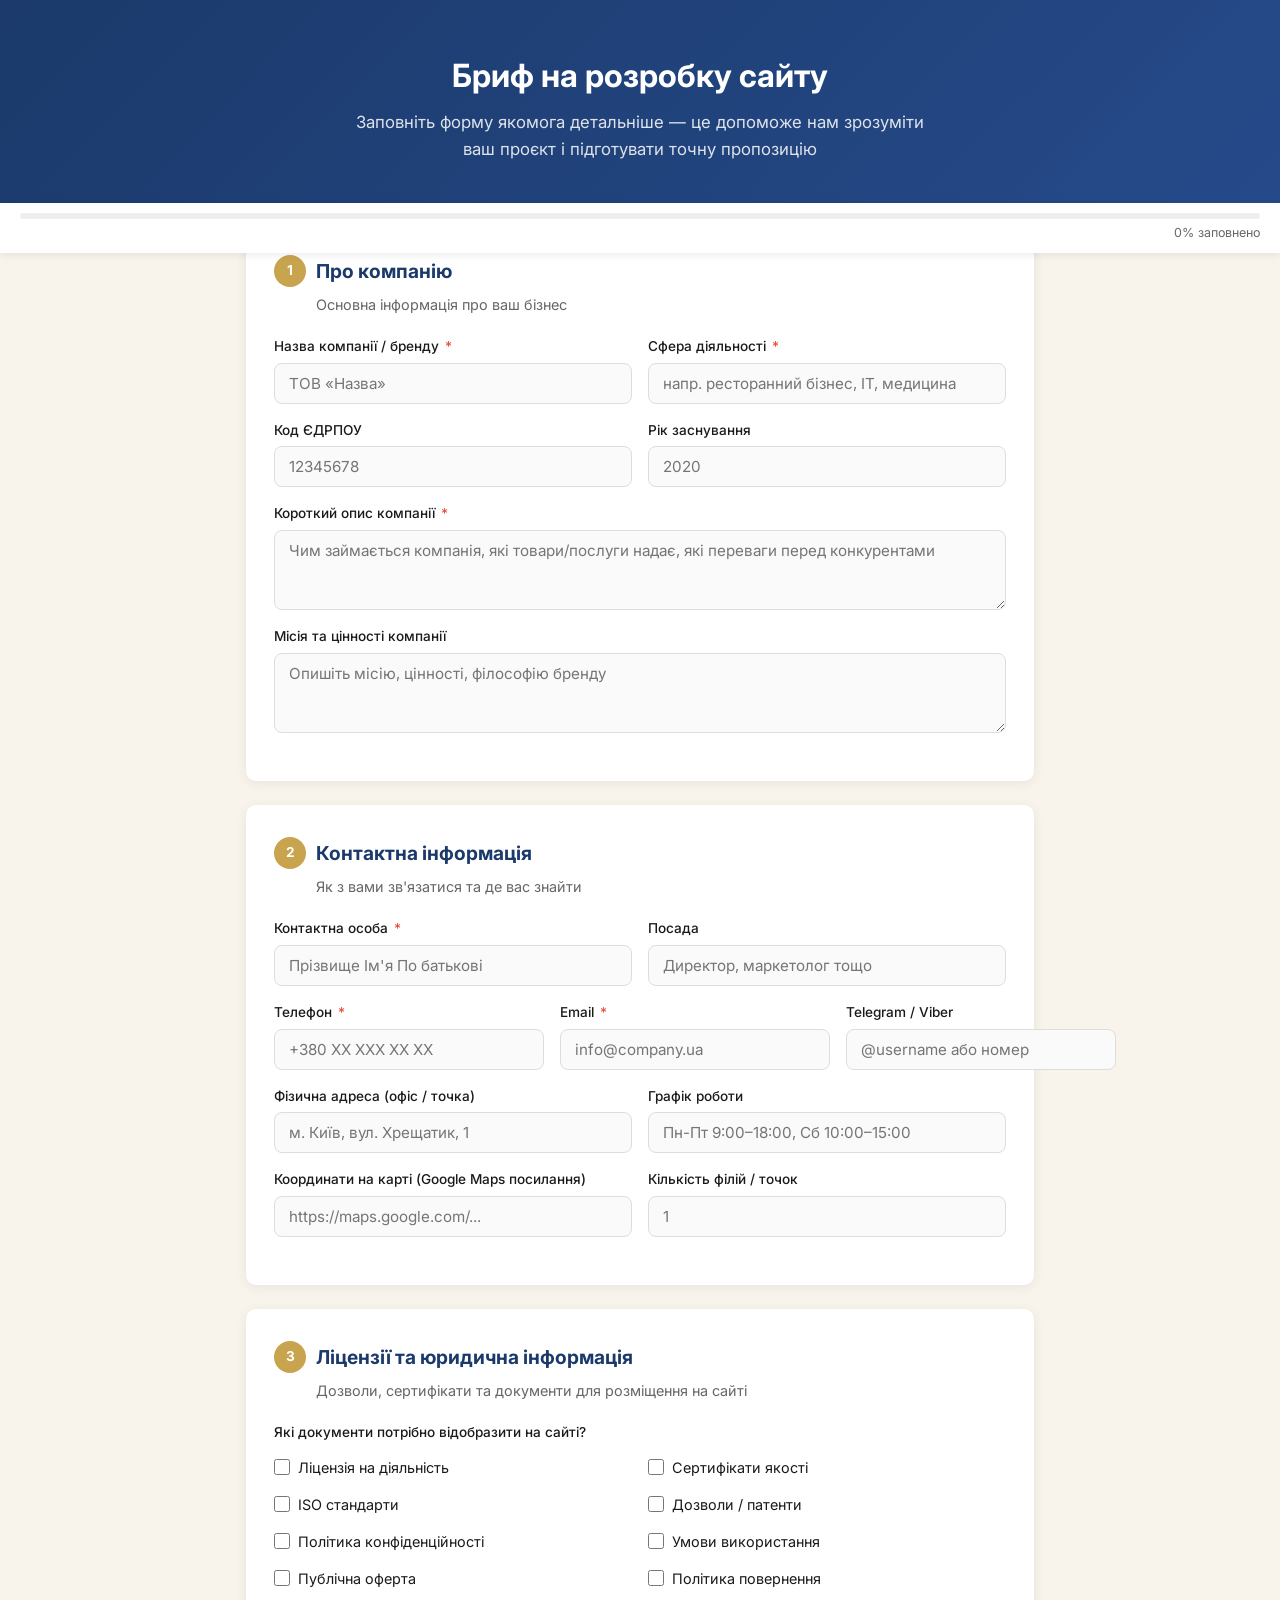
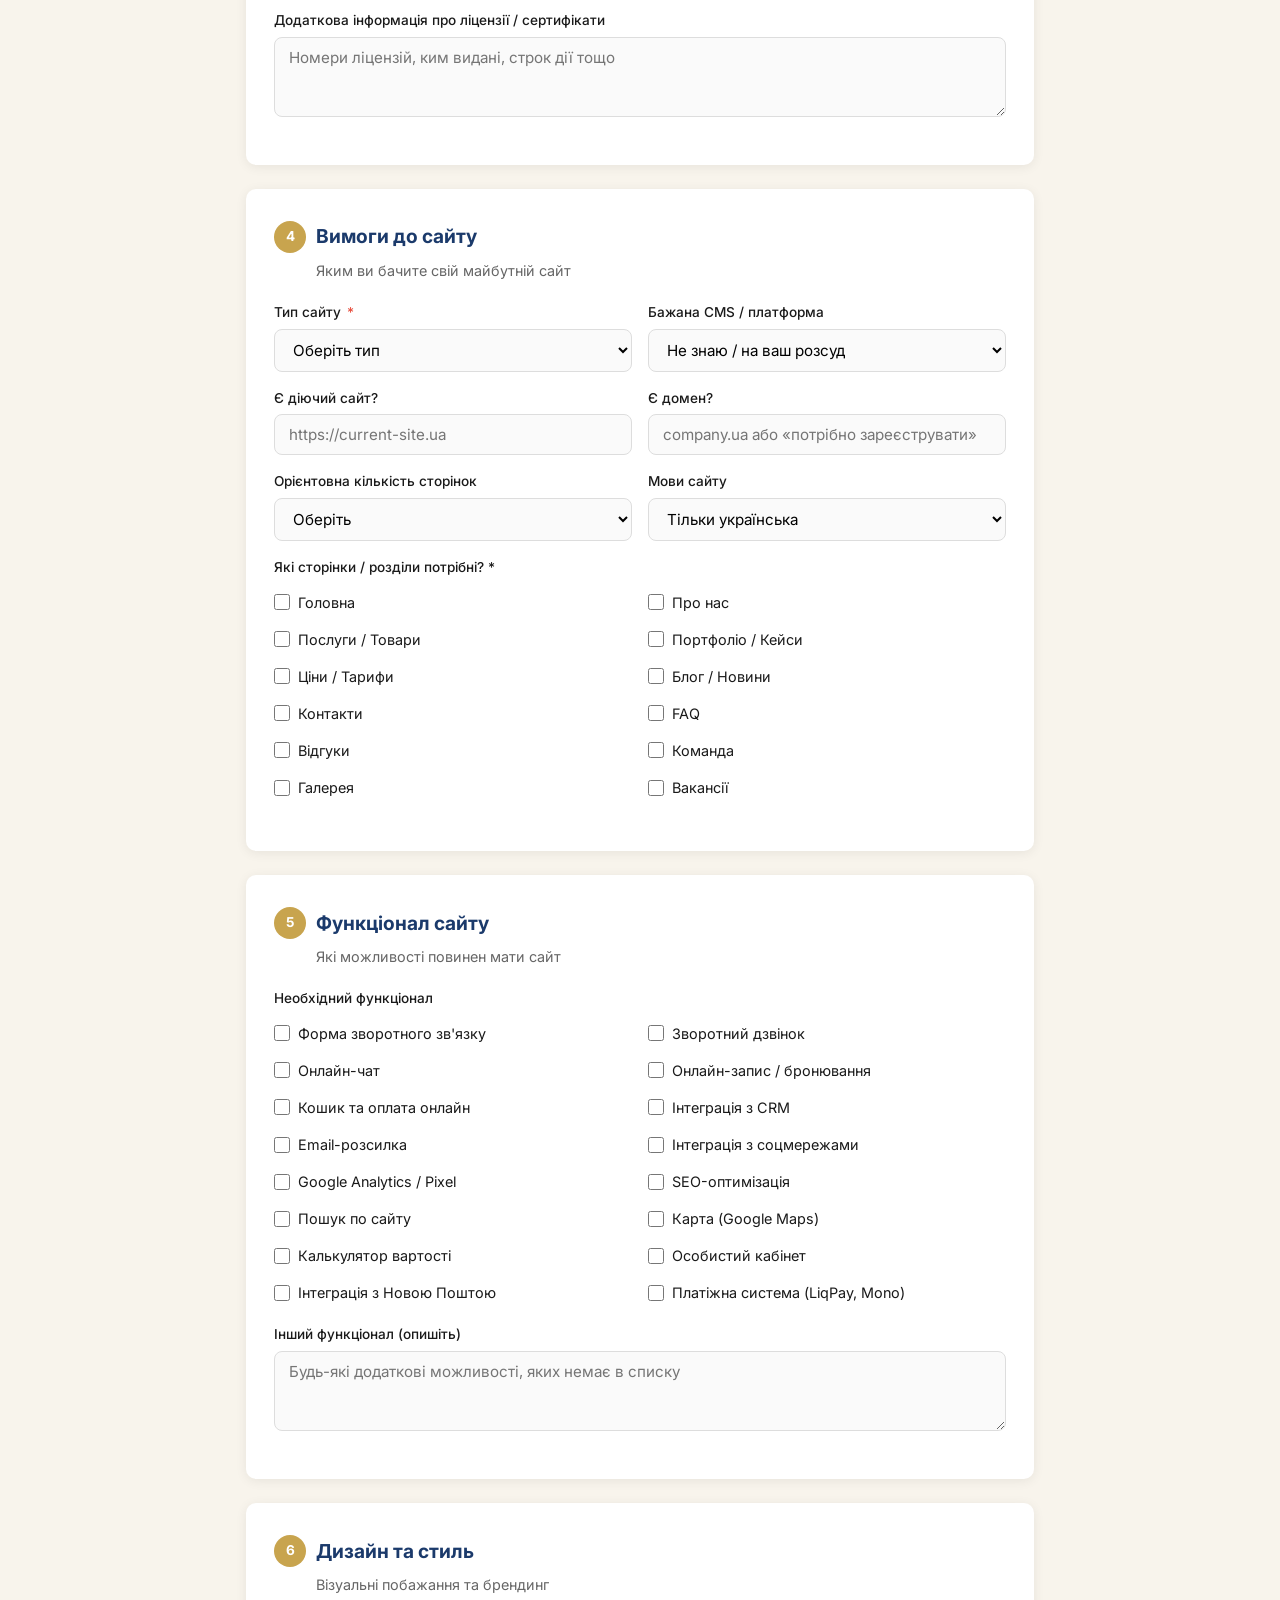
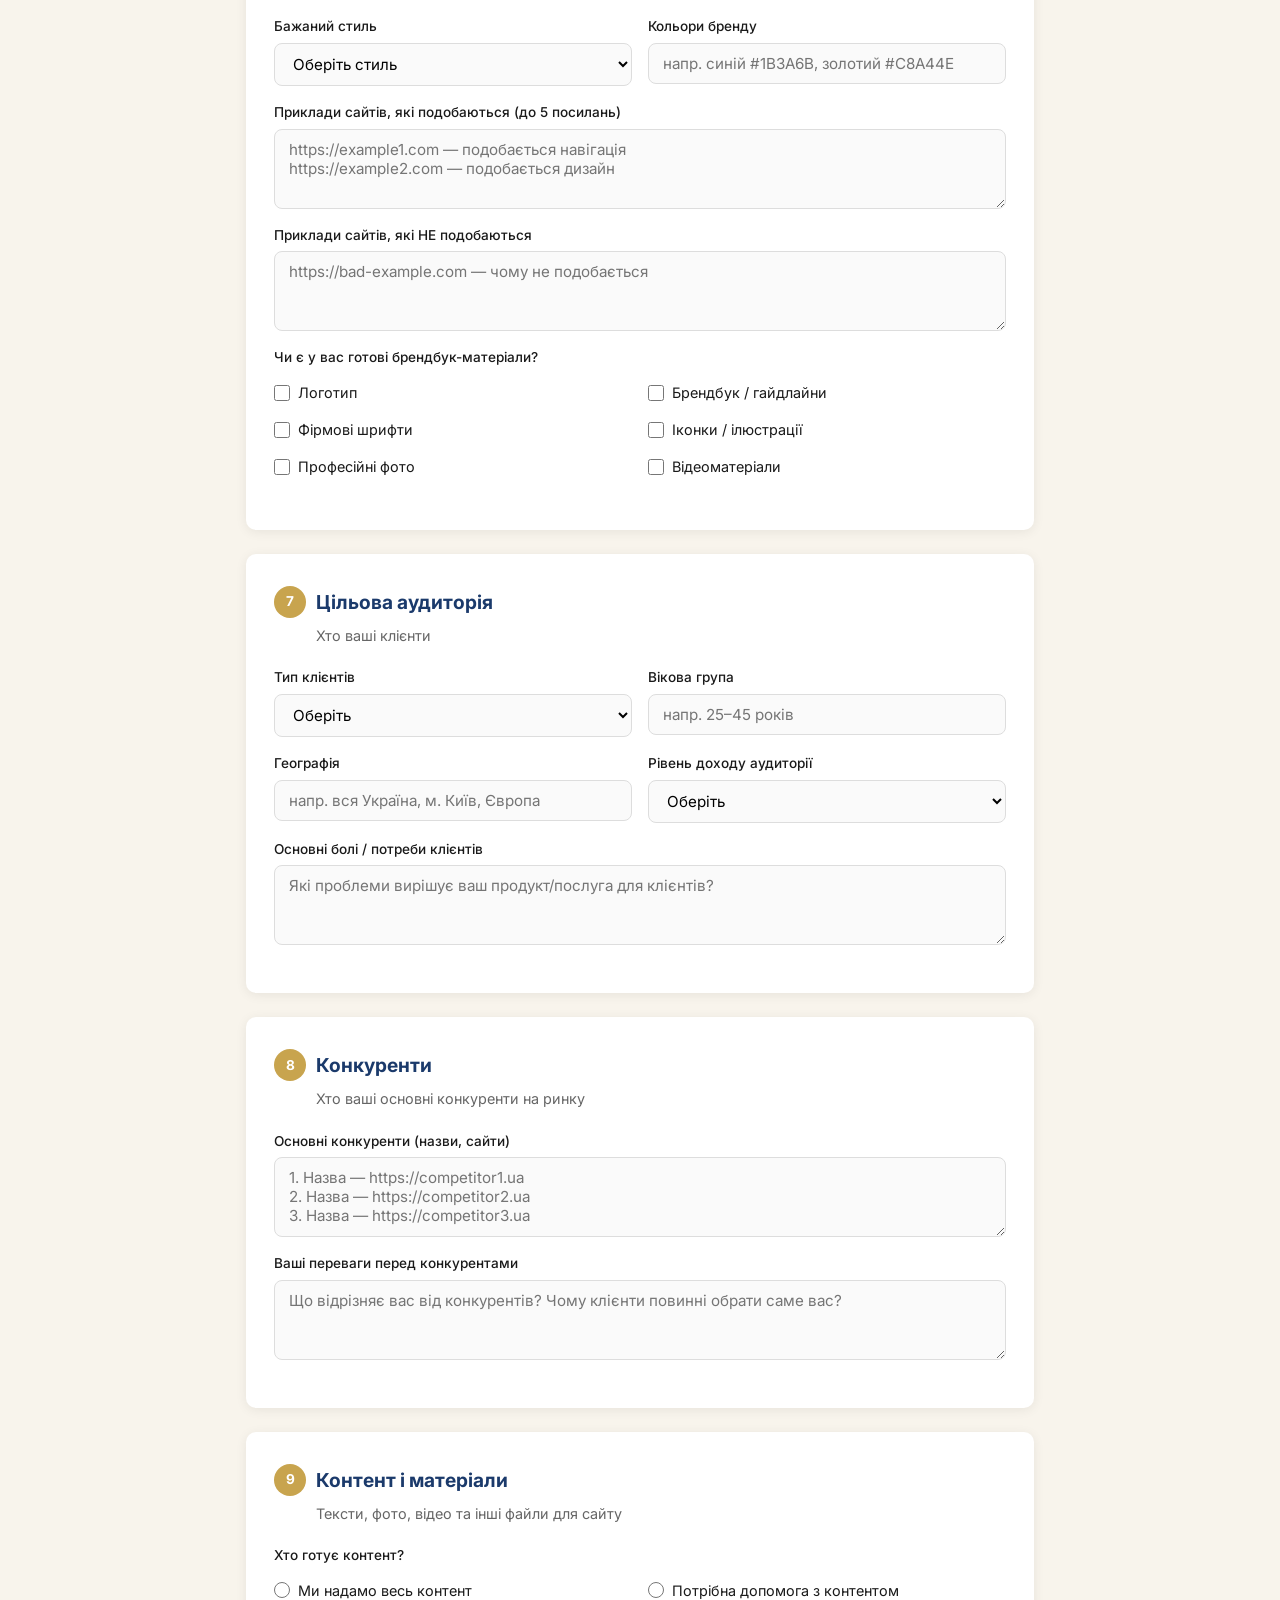
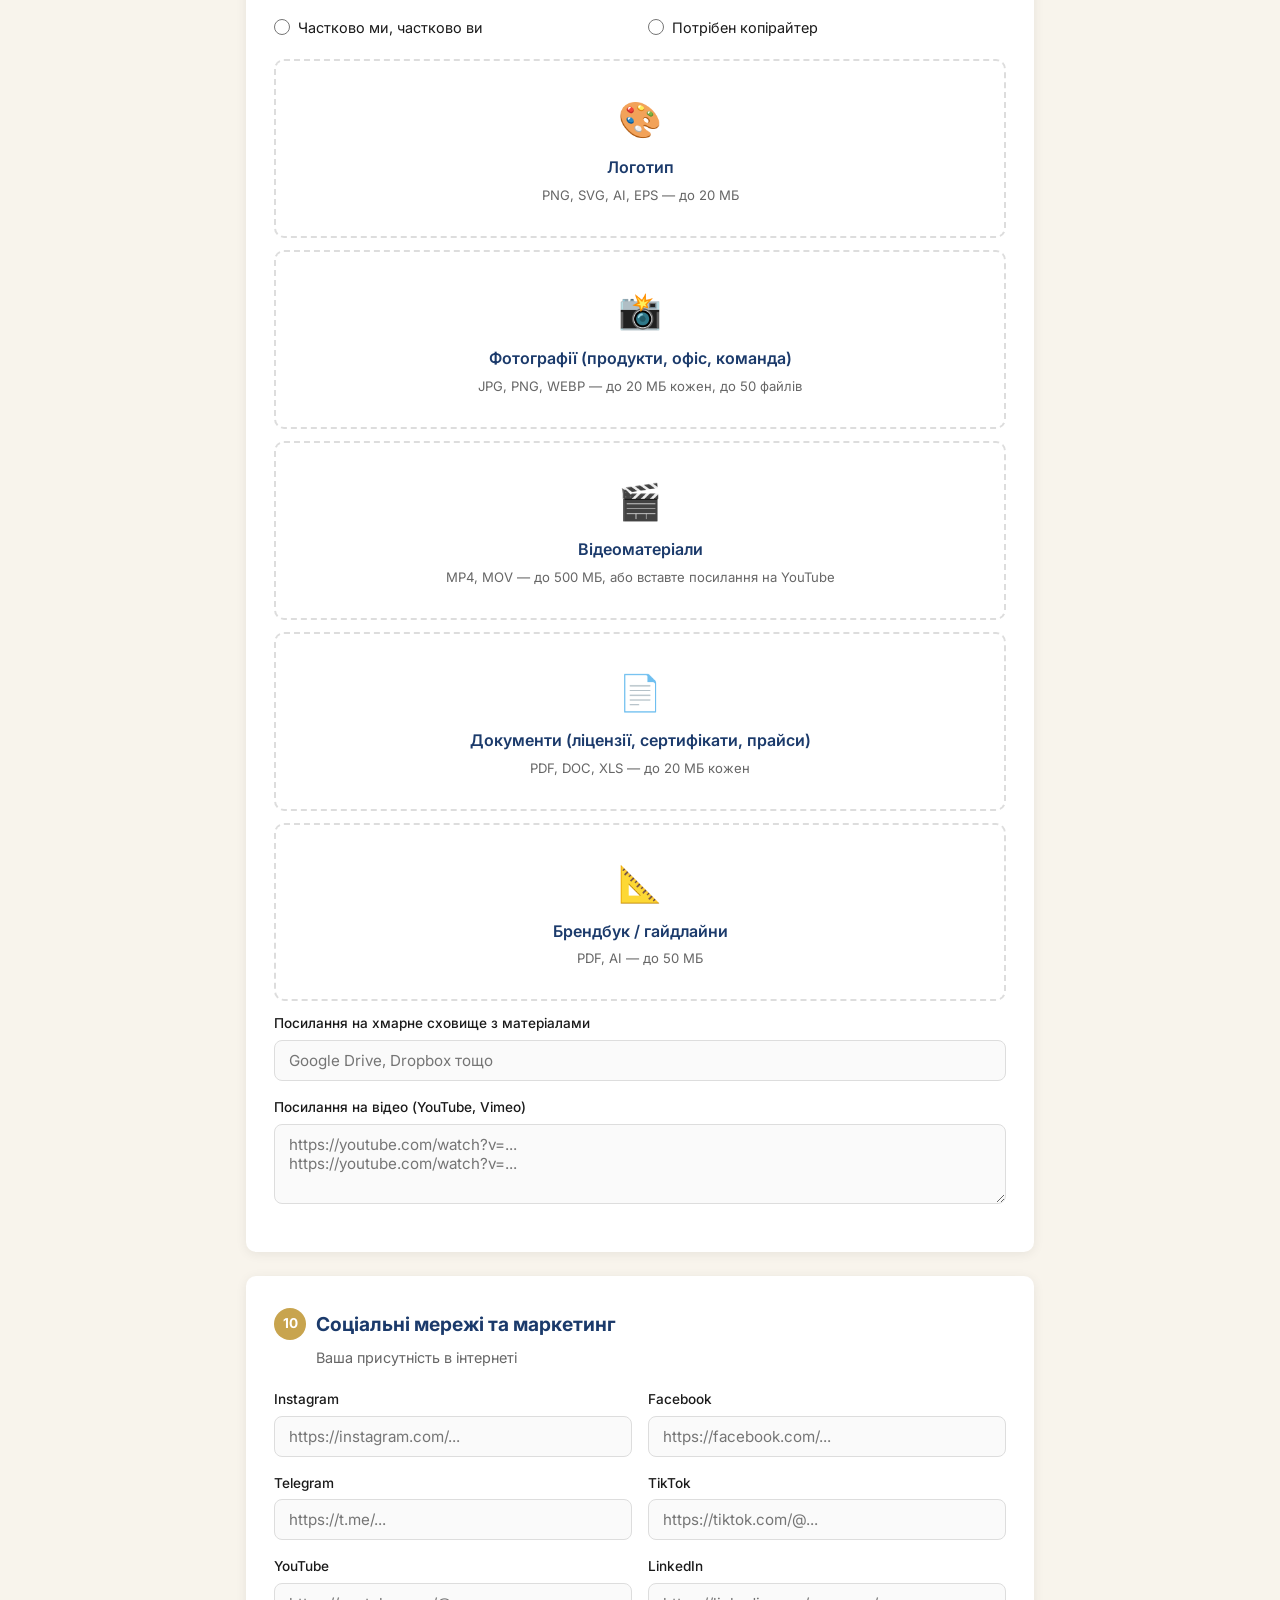
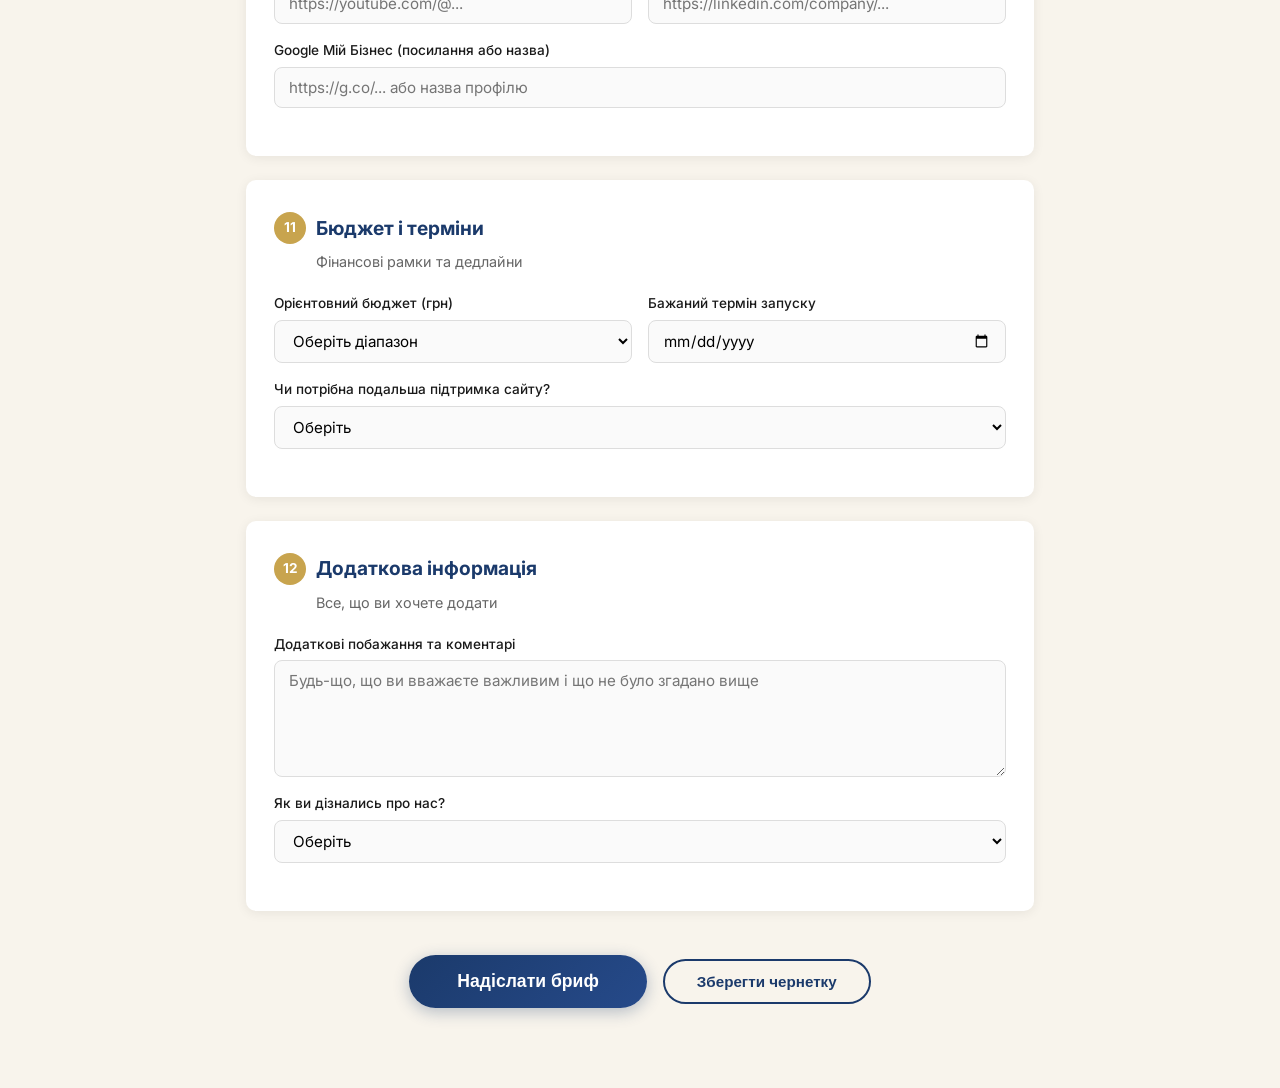
==== brief.html @ aec77b9f "Add files via upload" ====
<!DOCTYPE html>
<html lang="uk">
<head>
<meta charset="UTF-8">
<meta name="viewport" content="width=device-width, initial-scale=1.0">
<title>Бриф на розробку сайту</title>
<style>
  @import url('https://fonts.googleapis.com/css2?family=Inter:wght@400;500;600;700&display=swap');

  :root {
    --primary: #1B3A6B;
    --primary-light: #264A8A;
    --accent: #C8A44E;
    --accent-hover: #b8943e;
    --bg: #F8F4EC;
    --card: #ffffff;
    --text: #1a1a1a;
    --text-muted: #666;
    --border: #ddd;
    --success: #27ae60;
    --error: #e74c3c;
    --radius: 10px;
  }

  * { box-sizing: border-box; margin: 0; padding: 0; }

  body {
    font-family: 'Inter', sans-serif;
    background: var(--bg);
    color: var(--text);
    line-height: 1.6;
  }

  .header {
    background: linear-gradient(135deg, var(--primary), var(--primary-light));
    color: #fff;
    text-align: center;
    padding: 50px 20px 40px;
  }
  .header h1 { font-size: 2rem; font-weight: 700; margin-bottom: 8px; }
  .header p { opacity: .85; font-size: 1.05rem; max-width: 600px; margin: 0 auto; }

  .container {
    max-width: 820px;
    margin: -30px auto 60px;
    padding: 0 16px;
  }

  .section {
    background: var(--card);
    border-radius: var(--radius);
    box-shadow: 0 2px 12px rgba(0,0,0,.07);
    padding: 32px 28px;
    margin-bottom: 24px;
  }

  .section-title {
    font-size: 1.2rem;
    font-weight: 700;
    color: var(--primary);
    margin-bottom: 6px;
    display: flex;
    align-items: center;
    gap: 10px;
  }
  .section-title .num {
    background: var(--accent);
    color: #fff;
    width: 32px; height: 32px;
    border-radius: 50%;
    display: flex; align-items: center; justify-content: center;
    font-size: .85rem; font-weight: 700;
    flex-shrink: 0;
  }
  .section-desc {
    color: var(--text-muted);
    font-size: .9rem;
    margin-bottom: 20px;
    padding-left: 42px;
  }

  .form-row {
    display: grid;
    grid-template-columns: 1fr 1fr;
    gap: 16px;
    margin-bottom: 16px;
  }
  .form-row.full { grid-template-columns: 1fr; }
  .form-row.triple { grid-template-columns: 1fr 1fr 1fr; }

  .form-group { display: flex; flex-direction: column; }
  .form-group label {
    font-size: .85rem;
    font-weight: 500;
    margin-bottom: 5px;
    color: var(--text);
  }
  .form-group label .req { color: var(--error); margin-left: 2px; }

  input[type="text"],
  input[type="email"],
  input[type="tel"],
  input[type="url"],
  input[type="number"],
  input[type="date"],
  select,
  textarea {
    padding: 10px 14px;
    border: 1.5px solid var(--border);
    border-radius: 8px;
    font-family: inherit;
    font-size: .95rem;
    transition: border-color .2s;
    background: #fafafa;
  }
  input:focus, select:focus, textarea:focus {
    outline: none;
    border-color: var(--primary-light);
    background: #fff;
  }
  textarea { resize: vertical; min-height: 80px; }

  .checkbox-group { margin-bottom: 16px; }
  .checkbox-group .group-label {
    font-size: .85rem; font-weight: 500; margin-bottom: 8px;
  }
  .checkbox-grid {
    display: grid;
    grid-template-columns: 1fr 1fr;
    gap: 6px 16px;
  }
  .checkbox-grid label {
    display: flex; align-items: center; gap: 8px;
    font-size: .9rem; cursor: pointer; padding: 4px 0;
  }
  .checkbox-grid input[type="checkbox"],
  .checkbox-grid input[type="radio"] {
    accent-color: var(--primary);
    width: 16px; height: 16px;
  }

  /* File upload */
  .upload-zone {
    border: 2px dashed var(--border);
    border-radius: var(--radius);
    padding: 30px;
    text-align: center;
    cursor: pointer;
    transition: border-color .3s, background .3s;
    position: relative;
    margin-bottom: 12px;
  }
  .upload-zone:hover, .upload-zone.dragover {
    border-color: var(--accent);
    background: rgba(200,164,78,.06);
  }
  .upload-zone input[type="file"] {
    position: absolute; inset: 0; opacity: 0; cursor: pointer;
  }
  .upload-zone .icon { font-size: 2.2rem; margin-bottom: 8px; }
  .upload-zone .label { font-weight: 600; color: var(--primary); }
  .upload-zone .hint { font-size: .82rem; color: var(--text-muted); margin-top: 4px; }

  .file-list { list-style: none; }
  .file-list li {
    display: flex; align-items: center; justify-content: space-between;
    padding: 8px 12px; background: #f5f5f5; border-radius: 6px;
    margin-bottom: 6px; font-size: .88rem;
  }
  .file-list li .remove {
    background: none; border: none; color: var(--error);
    cursor: pointer; font-size: 1.1rem; font-weight: 700;
  }

  /* Progress bar */
  .progress-bar {
    position: sticky; top: 0; z-index: 100;
    background: #fff;
    box-shadow: 0 2px 8px rgba(0,0,0,.08);
    padding: 10px 20px;
  }
  .progress-track {
    height: 6px; background: #eee; border-radius: 3px; overflow: hidden;
  }
  .progress-fill {
    height: 100%; background: linear-gradient(90deg, var(--accent), var(--primary));
    border-radius: 3px; transition: width .4s ease;
    width: 0%;
  }
  .progress-text {
    font-size: .78rem; color: var(--text-muted); text-align: right; margin-top: 4px;
  }

  /* Submit */
  .submit-section { text-align: center; padding: 20px 0; }
  .btn-submit {
    background: linear-gradient(135deg, var(--primary), var(--primary-light));
    color: #fff;
    border: none;
    padding: 16px 48px;
    font-size: 1.1rem;
    font-weight: 600;
    border-radius: 50px;
    cursor: pointer;
    transition: transform .2s, box-shadow .2s;
    box-shadow: 0 4px 16px rgba(27,58,107,.3);
  }
  .btn-submit:hover {
    transform: translateY(-2px);
    box-shadow: 0 6px 24px rgba(27,58,107,.4);
  }
  .btn-submit:active { transform: translateY(0); }

  .btn-secondary {
    background: none; border: 2px solid var(--primary);
    color: var(--primary); padding: 12px 32px;
    font-size: .95rem; font-weight: 600;
    border-radius: 50px; cursor: pointer;
    margin-left: 12px; transition: all .2s;
  }
  .btn-secondary:hover {
    background: var(--primary); color: #fff;
  }

  /* Toast */
  .toast {
    position: fixed; bottom: 30px; right: 30px;
    background: var(--success); color: #fff;
    padding: 16px 24px; border-radius: var(--radius);
    font-weight: 600; box-shadow: 0 4px 20px rgba(0,0,0,.2);
    transform: translateY(100px); opacity: 0;
    transition: all .4s ease;
    z-index: 999;
  }
  .toast.show { transform: translateY(0); opacity: 1; }

  @media (max-width: 600px) {
    .form-row, .form-row.triple { grid-template-columns: 1fr; }
    .checkbox-grid { grid-template-columns: 1fr; }
    .section { padding: 20px 16px; }
    .header h1 { font-size: 1.5rem; }
  }
</style>
</head>
<body>

<div class="header">
  <h1>Бриф на розробку сайту</h1>
  <p>Заповніть форму якомога детальніше — це допоможе нам зрозуміти ваш проєкт і підготувати точну пропозицію</p>
</div>

<div class="progress-bar">
  <div class="progress-track"><div class="progress-fill" id="progressFill"></div></div>
  <div class="progress-text" id="progressText">0% заповнено</div>
</div>

<form id="briefForm" class="container">

  <!-- 1. Про компанію -->
  <div class="section" data-section="1">
    <div class="section-title"><span class="num">1</span> Про компанію</div>
    <div class="section-desc">Основна інформація про ваш бізнес</div>

    <div class="form-row">
      <div class="form-group">
        <label>Назва компанії / бренду <span class="req">*</span></label>
        <input type="text" name="company_name" required placeholder="ТОВ «Назва»">
      </div>
      <div class="form-group">
        <label>Сфера діяльності <span class="req">*</span></label>
        <input type="text" name="industry" required placeholder="напр. ресторанний бізнес, IT, медицина">
      </div>
    </div>

    <div class="form-row">
      <div class="form-group">
        <label>Код ЄДРПОУ</label>
        <input type="text" name="edrpou" placeholder="12345678">
      </div>
      <div class="form-group">
        <label>Рік заснування</label>
        <input type="number" name="year_founded" placeholder="2020" min="1900" max="2030">
      </div>
    </div>

    <div class="form-row full">
      <div class="form-group">
        <label>Короткий опис компанії <span class="req">*</span></label>
        <textarea name="company_desc" required placeholder="Чим займається компанія, які товари/послуги надає, які переваги перед конкурентами"></textarea>
      </div>
    </div>

    <div class="form-row full">
      <div class="form-group">
        <label>Місія та цінності компанії</label>
        <textarea name="mission" placeholder="Опишіть місію, цінності, філософію бренду"></textarea>
      </div>
    </div>
  </div>

  <!-- 2. Контактна інформація -->
  <div class="section" data-section="2">
    <div class="section-title"><span class="num">2</span> Контактна інформація</div>
    <div class="section-desc">Як з вами зв'язатися та де вас знайти</div>

    <div class="form-row">
      <div class="form-group">
        <label>Контактна особа <span class="req">*</span></label>
        <input type="text" name="contact_person" required placeholder="Прізвище Ім'я По батькові">
      </div>
      <div class="form-group">
        <label>Посада</label>
        <input type="text" name="position" placeholder="Директор, маркетолог тощо">
      </div>
    </div>

    <div class="form-row triple">
      <div class="form-group">
        <label>Телефон <span class="req">*</span></label>
        <input type="tel" name="phone" required placeholder="+380 XX XXX XX XX">
      </div>
      <div class="form-group">
        <label>Email <span class="req">*</span></label>
        <input type="email" name="email" required placeholder="info@company.ua">
      </div>
      <div class="form-group">
        <label>Telegram / Viber</label>
        <input type="text" name="messenger" placeholder="@username або номер">
      </div>
    </div>

    <div class="form-row">
      <div class="form-group">
        <label>Фізична адреса (офіс / точка)</label>
        <input type="text" name="address" placeholder="м. Київ, вул. Хрещатик, 1">
      </div>
      <div class="form-group">
        <label>Графік роботи</label>
        <input type="text" name="schedule" placeholder="Пн-Пт 9:00–18:00, Сб 10:00–15:00">
      </div>
    </div>

    <div class="form-row">
      <div class="form-group">
        <label>Координати на карті (Google Maps посилання)</label>
        <input type="url" name="map_link" placeholder="https://maps.google.com/...">
      </div>
      <div class="form-group">
        <label>Кількість філій / точок</label>
        <input type="number" name="branches" placeholder="1" min="0">
      </div>
    </div>
  </div>

  <!-- 3. Ліцензії та документи -->
  <div class="section" data-section="3">
    <div class="section-title"><span class="num">3</span> Ліцензії та юридична інформація</div>
    <div class="section-desc">Дозволи, сертифікати та документи для розміщення на сайті</div>

    <div class="checkbox-group">
      <div class="group-label">Які документи потрібно відобразити на сайті?</div>
      <div class="checkbox-grid">
        <label><input type="checkbox" name="docs[]" value="license"> Ліцензія на діяльність</label>
        <label><input type="checkbox" name="docs[]" value="certificates"> Сертифікати якості</label>
        <label><input type="checkbox" name="docs[]" value="iso"> ISO стандарти</label>
        <label><input type="checkbox" name="docs[]" value="permits"> Дозволи / патенти</label>
        <label><input type="checkbox" name="docs[]" value="privacy"> Політика конфіденційності</label>
        <label><input type="checkbox" name="docs[]" value="terms"> Умови використання</label>
        <label><input type="checkbox" name="docs[]" value="oferta"> Публічна оферта</label>
        <label><input type="checkbox" name="docs[]" value="returns"> Політика повернення</label>
      </div>
    </div>

    <div class="form-row full">
      <div class="form-group">
        <label>Додаткова інформація про ліцензії / сертифікати</label>
        <textarea name="license_details" placeholder="Номери ліцензій, ким видані, строк дії тощо"></textarea>
      </div>
    </div>
  </div>

  <!-- 4. Про сайт -->
  <div class="section" data-section="4">
    <div class="section-title"><span class="num">4</span> Вимоги до сайту</div>
    <div class="section-desc">Яким ви бачите свій майбутній сайт</div>

    <div class="form-row">
      <div class="form-group">
        <label>Тип сайту <span class="req">*</span></label>
        <select name="site_type" required>
          <option value="">Оберіть тип</option>
          <option value="landing">Лендінг (одна сторінка)</option>
          <option value="corporate">Корпоративний сайт</option>
          <option value="catalog">Каталог товарів / послуг</option>
          <option value="shop">Інтернет-магазин</option>
          <option value="portal">Портал / платформа</option>
          <option value="blog">Блог / медіа</option>
          <option value="other">Інше</option>
        </select>
      </div>
      <div class="form-group">
        <label>Бажана CMS / платформа</label>
        <select name="cms">
          <option value="">Не знаю / на ваш розсуд</option>
          <option value="wordpress">WordPress</option>
          <option value="shopify">Shopify</option>
          <option value="tilda">Tilda</option>
          <option value="webflow">Webflow</option>
          <option value="custom">Кастомна розробка</option>
          <option value="other">Інше</option>
        </select>
      </div>
    </div>

    <div class="form-row">
      <div class="form-group">
        <label>Є діючий сайт?</label>
        <input type="url" name="current_site" placeholder="https://current-site.ua">
      </div>
      <div class="form-group">
        <label>Є домен?</label>
        <input type="text" name="domain" placeholder="company.ua або «потрібно зареєструвати»">
      </div>
    </div>

    <div class="form-row">
      <div class="form-group">
        <label>Орієнтовна кількість сторінок</label>
        <select name="pages_count">
          <option value="">Оберіть</option>
          <option value="1-5">1–5</option>
          <option value="5-15">5–15</option>
          <option value="15-30">15–30</option>
          <option value="30+">30+</option>
        </select>
      </div>
      <div class="form-group">
        <label>Мови сайту</label>
        <select name="languages">
          <option value="uk">Тільки українська</option>
          <option value="uk-en">Українська + англійська</option>
          <option value="uk-ru">Українська + російська</option>
          <option value="multi">Мультимовний (3+)</option>
        </select>
      </div>
    </div>

    <div class="checkbox-group">
      <div class="group-label">Які сторінки / розділи потрібні? <span class="req">*</span></div>
      <div class="checkbox-grid">
        <label><input type="checkbox" name="pages[]" value="home"> Головна</label>
        <label><input type="checkbox" name="pages[]" value="about"> Про нас</label>
        <label><input type="checkbox" name="pages[]" value="services"> Послуги / Товари</label>
        <label><input type="checkbox" name="pages[]" value="portfolio"> Портфоліо / Кейси</label>
        <label><input type="checkbox" name="pages[]" value="pricing"> Ціни / Тарифи</label>
        <label><input type="checkbox" name="pages[]" value="blog"> Блог / Новини</label>
        <label><input type="checkbox" name="pages[]" value="contacts"> Контакти</label>
        <label><input type="checkbox" name="pages[]" value="faq"> FAQ</label>
        <label><input type="checkbox" name="pages[]" value="reviews"> Відгуки</label>
        <label><input type="checkbox" name="pages[]" value="team"> Команда</label>
        <label><input type="checkbox" name="pages[]" value="gallery"> Галерея</label>
        <label><input type="checkbox" name="pages[]" value="vacancies"> Вакансії</label>
      </div>
    </div>
  </div>

  <!-- 5. Функціонал -->
  <div class="section" data-section="5">
    <div class="section-title"><span class="num">5</span> Функціонал сайту</div>
    <div class="section-desc">Які можливості повинен мати сайт</div>

    <div class="checkbox-group">
      <div class="group-label">Необхідний функціонал</div>
      <div class="checkbox-grid">
        <label><input type="checkbox" name="features[]" value="contact_form"> Форма зворотного зв'язку</label>
        <label><input type="checkbox" name="features[]" value="callback"> Зворотний дзвінок</label>
        <label><input type="checkbox" name="features[]" value="online_chat"> Онлайн-чат</label>
        <label><input type="checkbox" name="features[]" value="booking"> Онлайн-запис / бронювання</label>
        <label><input type="checkbox" name="features[]" value="cart"> Кошик та оплата онлайн</label>
        <label><input type="checkbox" name="features[]" value="crm"> Інтеграція з CRM</label>
        <label><input type="checkbox" name="features[]" value="newsletter"> Email-розсилка</label>
        <label><input type="checkbox" name="features[]" value="social"> Інтеграція з соцмережами</label>
        <label><input type="checkbox" name="features[]" value="analytics"> Google Analytics / Pixel</label>
        <label><input type="checkbox" name="features[]" value="seo"> SEO-оптимізація</label>
        <label><input type="checkbox" name="features[]" value="search"> Пошук по сайту</label>
        <label><input type="checkbox" name="features[]" value="map"> Карта (Google Maps)</label>
        <label><input type="checkbox" name="features[]" value="calculator"> Калькулятор вартості</label>
        <label><input type="checkbox" name="features[]" value="auth"> Особистий кабінет</label>
        <label><input type="checkbox" name="features[]" value="delivery"> Інтеграція з Новою Поштою</label>
        <label><input type="checkbox" name="features[]" value="payment"> Платіжна система (LiqPay, Mono)</label>
      </div>
    </div>

    <div class="form-row full">
      <div class="form-group">
        <label>Інший функціонал (опишіть)</label>
        <textarea name="custom_features" placeholder="Будь-які додаткові можливості, яких немає в списку"></textarea>
      </div>
    </div>
  </div>

  <!-- 6. Дизайн -->
  <div class="section" data-section="6">
    <div class="section-title"><span class="num">6</span> Дизайн та стиль</div>
    <div class="section-desc">Візуальні побажання та брендинг</div>

    <div class="form-row">
      <div class="form-group">
        <label>Бажаний стиль</label>
        <select name="design_style">
          <option value="">Оберіть стиль</option>
          <option value="minimal">Мінімалізм</option>
          <option value="corporate">Корпоративний / строгий</option>
          <option value="creative">Креативний / яскравий</option>
          <option value="premium">Преміум / люксовий</option>
          <option value="friendly">Дружній / неформальний</option>
          <option value="eco">Еко / натуральний</option>
          <option value="tech">Технологічний / футуристичний</option>
        </select>
      </div>
      <div class="form-group">
        <label>Кольори бренду</label>
        <input type="text" name="brand_colors" placeholder="напр. синій #1B3A6B, золотий #C8A44E">
      </div>
    </div>

    <div class="form-row full">
      <div class="form-group">
        <label>Приклади сайтів, які подобаються (до 5 посилань)</label>
        <textarea name="reference_sites" placeholder="https://example1.com — подобається навігація&#10;https://example2.com — подобається дизайн"></textarea>
      </div>
    </div>

    <div class="form-row full">
      <div class="form-group">
        <label>Приклади сайтів, які НЕ подобаються</label>
        <textarea name="dislike_sites" placeholder="https://bad-example.com — чому не подобається"></textarea>
      </div>
    </div>

    <div class="checkbox-group">
      <div class="group-label">Чи є у вас готові брендбук-матеріали?</div>
      <div class="checkbox-grid">
        <label><input type="checkbox" name="brand[]" value="logo"> Логотип</label>
        <label><input type="checkbox" name="brand[]" value="brandbook"> Брендбук / гайдлайни</label>
        <label><input type="checkbox" name="brand[]" value="fonts"> Фірмові шрифти</label>
        <label><input type="checkbox" name="brand[]" value="icons"> Іконки / ілюстрації</label>
        <label><input type="checkbox" name="brand[]" value="photos"> Професійні фото</label>
        <label><input type="checkbox" name="brand[]" value="videos"> Відеоматеріали</label>
      </div>
    </div>
  </div>

  <!-- 7. Цільова аудиторія -->
  <div class="section" data-section="7">
    <div class="section-title"><span class="num">7</span> Цільова аудиторія</div>
    <div class="section-desc">Хто ваші клієнти</div>

    <div class="form-row">
      <div class="form-group">
        <label>Тип клієнтів</label>
        <select name="audience_type">
          <option value="">Оберіть</option>
          <option value="b2c">B2C (фізичні особи)</option>
          <option value="b2b">B2B (бізнес)</option>
          <option value="both">Обидва</option>
        </select>
      </div>
      <div class="form-group">
        <label>Вікова група</label>
        <input type="text" name="age_group" placeholder="напр. 25–45 років">
      </div>
    </div>

    <div class="form-row">
      <div class="form-group">
        <label>Географія</label>
        <input type="text" name="geography" placeholder="напр. вся Україна, м. Київ, Європа">
      </div>
      <div class="form-group">
        <label>Рівень доходу аудиторії</label>
        <select name="income_level">
          <option value="">Оберіть</option>
          <option value="low">Економ-сегмент</option>
          <option value="mid">Середній</option>
          <option value="high">Преміум</option>
          <option value="mixed">Різний</option>
        </select>
      </div>
    </div>

    <div class="form-row full">
      <div class="form-group">
        <label>Основні болі / потреби клієнтів</label>
        <textarea name="client_needs" placeholder="Які проблеми вирішує ваш продукт/послуга для клієнтів?"></textarea>
      </div>
    </div>
  </div>

  <!-- 8. Конкуренти -->
  <div class="section" data-section="8">
    <div class="section-title"><span class="num">8</span> Конкуренти</div>
    <div class="section-desc">Хто ваші основні конкуренти на ринку</div>

    <div class="form-row full">
      <div class="form-group">
        <label>Основні конкуренти (назви, сайти)</label>
        <textarea name="competitors" placeholder="1. Назва — https://competitor1.ua&#10;2. Назва — https://competitor2.ua&#10;3. Назва — https://competitor3.ua"></textarea>
      </div>
    </div>

    <div class="form-row full">
      <div class="form-group">
        <label>Ваші переваги перед конкурентами</label>
        <textarea name="advantages" placeholder="Що відрізняє вас від конкурентів? Чому клієнти повинні обрати саме вас?"></textarea>
      </div>
    </div>
  </div>

  <!-- 9. Контент і матеріали -->
  <div class="section" data-section="9">
    <div class="section-title"><span class="num">9</span> Контент і матеріали</div>
    <div class="section-desc">Тексти, фото, відео та інші файли для сайту</div>

    <div class="checkbox-group">
      <div class="group-label">Хто готує контент?</div>
      <div class="checkbox-grid">
        <label><input type="radio" name="content_source" value="client"> Ми надамо весь контент</label>
        <label><input type="radio" name="content_source" value="studio"> Потрібна допомога з контентом</label>
        <label><input type="radio" name="content_source" value="both"> Частково ми, частково ви</label>
        <label><input type="radio" name="content_source" value="copywriter"> Потрібен копірайтер</label>
      </div>
    </div>

    <!-- Логотип -->
    <div class="upload-zone" id="dropLogo">
      <div class="icon">🎨</div>
      <div class="label">Логотип</div>
      <div class="hint">PNG, SVG, AI, EPS — до 20 МБ</div>
      <input type="file" name="logo" accept=".png,.svg,.ai,.eps,.pdf" multiple>
    </div>
    <ul class="file-list" id="listLogo"></ul>

    <!-- Фотографії -->
    <div class="upload-zone" id="dropPhotos">
      <div class="icon">📸</div>
      <div class="label">Фотографії (продукти, офіс, команда)</div>
      <div class="hint">JPG, PNG, WEBP — до 20 МБ кожен, до 50 файлів</div>
      <input type="file" name="photos" accept="image/*" multiple>
    </div>
    <ul class="file-list" id="listPhotos"></ul>

    <!-- Відео -->
    <div class="upload-zone" id="dropVideos">
      <div class="icon">🎬</div>
      <div class="label">Відеоматеріали</div>
      <div class="hint">MP4, MOV — до 500 МБ, або вставте посилання на YouTube</div>
      <input type="file" name="videos" accept="video/*" multiple>
    </div>
    <ul class="file-list" id="listVideos"></ul>

    <!-- Документи -->
    <div class="upload-zone" id="dropDocs">
      <div class="icon">📄</div>
      <div class="label">Документи (ліцензії, сертифікати, прайси)</div>
      <div class="hint">PDF, DOC, XLS — до 20 МБ кожен</div>
      <input type="file" name="documents" accept=".pdf,.doc,.docx,.xls,.xlsx" multiple>
    </div>
    <ul class="file-list" id="listDocs"></ul>

    <!-- Брендбук -->
    <div class="upload-zone" id="dropBrand">
      <div class="icon">📐</div>
      <div class="label">Брендбук / гайдлайни</div>
      <div class="hint">PDF, AI — до 50 МБ</div>
      <input type="file" name="brandbook" accept=".pdf,.ai,.eps" multiple>
    </div>
    <ul class="file-list" id="listBrand"></ul>

    <div class="form-row full">
      <div class="form-group">
        <label>Посилання на хмарне сховище з матеріалами</label>
        <input type="url" name="cloud_link" placeholder="Google Drive, Dropbox тощо">
      </div>
    </div>

    <div class="form-row full">
      <div class="form-group">
        <label>Посилання на відео (YouTube, Vimeo)</label>
        <textarea name="video_links" placeholder="https://youtube.com/watch?v=...&#10;https://youtube.com/watch?v=..."></textarea>
      </div>
    </div>
  </div>

  <!-- 10. Соціальні мережі -->
  <div class="section" data-section="10">
    <div class="section-title"><span class="num">10</span> Соціальні мережі та маркетинг</div>
    <div class="section-desc">Ваша присутність в інтернеті</div>

    <div class="form-row">
      <div class="form-group">
        <label>Instagram</label>
        <input type="url" name="instagram" placeholder="https://instagram.com/...">
      </div>
      <div class="form-group">
        <label>Facebook</label>
        <input type="url" name="facebook" placeholder="https://facebook.com/...">
      </div>
    </div>
    <div class="form-row">
      <div class="form-group">
        <label>Telegram</label>
        <input type="url" name="telegram" placeholder="https://t.me/...">
      </div>
      <div class="form-group">
        <label>TikTok</label>
        <input type="url" name="tiktok" placeholder="https://tiktok.com/@...">
      </div>
    </div>
    <div class="form-row">
      <div class="form-group">
        <label>YouTube</label>
        <input type="url" name="youtube" placeholder="https://youtube.com/@...">
      </div>
      <div class="form-group">
        <label>LinkedIn</label>
        <input type="url" name="linkedin" placeholder="https://linkedin.com/company/...">
      </div>
    </div>
    <div class="form-row full">
      <div class="form-group">
        <label>Google Мій Бізнес (посилання або назва)</label>
        <input type="text" name="google_business" placeholder="https://g.co/... або назва профілю">
      </div>
    </div>
  </div>

  <!-- 11. Бюджет і терміни -->
  <div class="section" data-section="11">
    <div class="section-title"><span class="num">11</span> Бюджет і терміни</div>
    <div class="section-desc">Фінансові рамки та дедлайни</div>

    <div class="form-row">
      <div class="form-group">
        <label>Орієнтовний бюджет (грн)</label>
        <select name="budget">
          <option value="">Оберіть діапазон</option>
          <option value="10-25k">10 000 – 25 000 грн</option>
          <option value="25-50k">25 000 – 50 000 грн</option>
          <option value="50-100k">50 000 – 100 000 грн</option>
          <option value="100-200k">100 000 – 200 000 грн</option>
          <option value="200k+">Більше 200 000 грн</option>
          <option value="discuss">Готовий обговорити</option>
        </select>
      </div>
      <div class="form-group">
        <label>Бажаний термін запуску</label>
        <input type="date" name="deadline">
      </div>
    </div>

    <div class="form-row full">
      <div class="form-group">
        <label>Чи потрібна подальша підтримка сайту?</label>
        <select name="support">
          <option value="">Оберіть</option>
          <option value="no">Ні, тільки розробка</option>
          <option value="basic">Базова (хостинг, оновлення)</option>
          <option value="full">Повна (контент, SEO, технічна)</option>
          <option value="discuss">Обговоримо</option>
        </select>
      </div>
    </div>
  </div>

  <!-- 12. Додатково -->
  <div class="section" data-section="12">
    <div class="section-title"><span class="num">12</span> Додаткова інформація</div>
    <div class="section-desc">Все, що ви хочете додати</div>

    <div class="form-row full">
      <div class="form-group">
        <label>Додаткові побажання та коментарі</label>
        <textarea name="additional" rows="5" placeholder="Будь-що, що ви вважаєте важливим і що не було згадано вище"></textarea>
      </div>
    </div>

    <div class="form-row full">
      <div class="form-group">
        <label>Як ви дізнались про нас?</label>
        <select name="referral">
          <option value="">Оберіть</option>
          <option value="google">Пошук Google</option>
          <option value="social">Соціальні мережі</option>
          <option value="recommendation">Рекомендація</option>
          <option value="ads">Реклама</option>
          <option value="other">Інше</option>
        </select>
      </div>
    </div>
  </div>

  <!-- Submit -->
  <div class="submit-section">
    <button type="submit" class="btn-submit">Надіслати бриф</button>
    <button type="button" class="btn-secondary" onclick="saveDraft()">Зберегти чернетку</button>
  </div>

</form>

<div class="toast" id="toast"></div>

<script>
// =====================================================
// ВАЖНО: вставьте URL вашего Google Apps Script сюда
const APPS_SCRIPT_URL = 'ВСТАВТЕ_URL_СЮДИ';
// =====================================================

const form = document.getElementById('briefForm');
const requiredFields = form.querySelectorAll('input[required], select[required], textarea[required]');
const progressFill = document.getElementById('progressFill');
const progressText = document.getElementById('progressText');

// Собираем все загруженные файлы по зонам
const uploadedFiles = {};

// --- Progress bar ---
function updateProgress() {
  let filled = 0;
  requiredFields.forEach(f => { if (f.value && f.value.trim()) filled++; });
  const pct = Math.round((filled / requiredFields.length) * 100);
  progressFill.style.width = pct + '%';
  progressText.textContent = pct + '% заповнено';
}
form.addEventListener('input', updateProgress);
form.addEventListener('change', updateProgress);

// --- File uploads with drag & drop ---
document.querySelectorAll('.upload-zone').forEach(zone => {
  const input = zone.querySelector('input[type="file"]');
  const zoneId = zone.id;
  const listId = 'list' + zoneId.replace('drop', '');
  const list = document.getElementById(listId);
  uploadedFiles[zoneId] = [];

  zone.addEventListener('dragover', e => { e.preventDefault(); zone.classList.add('dragover'); });
  zone.addEventListener('dragleave', () => zone.classList.remove('dragover'));
  zone.addEventListener('drop', e => {
    e.preventDefault();
    zone.classList.remove('dragover');
    addFiles(e.dataTransfer.files);
  });
  input.addEventListener('change', () => { addFiles(input.files); input.value = ''; });

  function addFiles(fileList) {
    [...fileList].forEach(f => {
      // Лимит 10 МБ на файл для base64 через Apps Script
      if (f.size > 10 * 1024 * 1024) {
        showToast('⚠ ' + f.name + ' перевищує 10 МБ. Завантажте через Google Drive.');
        return;
      }
      uploadedFiles[zoneId].push(f);
      const li = document.createElement('li');
      const size = (f.size / 1024 / 1024).toFixed(1);
      li.innerHTML = '<span>' + f.name + ' (' + size + ' МБ)</span>';
      const btn = document.createElement('button');
      btn.className = 'remove';
      btn.textContent = '×';
      btn.onclick = () => {
        const idx = uploadedFiles[zoneId].indexOf(f);
        if (idx > -1) uploadedFiles[zoneId].splice(idx, 1);
        li.remove();
      };
      li.appendChild(btn);
      list.appendChild(li);
    });
  }
});

// --- Читаем файл как base64 ---
function readFileAsBase64(file) {
  return new Promise((resolve, reject) => {
    const reader = new FileReader();
    reader.onload = () => {
      const base64 = reader.result.split(',')[1];
      resolve({
        name: file.name,
        mimeType: file.type || 'application/octet-stream',
        size: file.size,
        data: base64
      });
    };
    reader.onerror = reject;
    reader.readAsDataURL(file);
  });
}

// --- Собираем данные формы ---
function collectFormData() {
  const fd = new FormData(form);
  const obj = {};
  for (const [key, val] of fd.entries()) {
    if (obj[key]) {
      if (!Array.isArray(obj[key])) obj[key] = [obj[key]];
      obj[key].push(val);
    } else {
      obj[key] = val;
    }
  }
  return obj;
}

// --- Сохранить черновик ---
function saveDraft() {
  const obj = collectFormData();
  try {
    const blob = new Blob([JSON.stringify(obj, null, 2)], { type: 'application/json' });
    const url = URL.createObjectURL(blob);
    const a = document.createElement('a');
    a.href = url; a.download = 'brief-draft.json'; a.click();
    URL.revokeObjectURL(url);
    showToast('Чернетку збережено як файл');
  } catch(e) {
    showToast('Помилка збереження');
  }
}

// --- Модальное окно прогресса ---
function showSendingModal() {
  const overlay = document.createElement('div');
  overlay.id = 'sendingOverlay';
  overlay.style.cssText = 'position:fixed;inset:0;background:rgba(0,0,0,.5);z-index:1000;display:flex;align-items:center;justify-content:center';
  overlay.innerHTML = `
    <div style="background:#fff;border-radius:16px;padding:40px 50px;text-align:center;box-shadow:0 8px 40px rgba(0,0,0,.3)">
      <div id="sendingSpinner" style="width:50px;height:50px;border:4px solid #eee;border-top:4px solid #1B3A6B;border-radius:50%;animation:spin 1s linear infinite;margin:0 auto 20px"></div>
      <div id="sendingStatus" style="font-size:1.1rem;font-weight:600;color:#1B3A6B">Надсилаємо бриф...</div>
      <div id="sendingDetail" style="font-size:.85rem;color:#666;margin-top:8px">Підготовка файлів</div>
    </div>
  `;
  document.body.appendChild(overlay);
  const style = document.createElement('style');
  style.textContent = '@keyframes spin{to{transform:rotate(360deg)}}';
  document.head.appendChild(style);
}

function updateSendingModal(status, detail) {
  const s = document.getElementById('sendingStatus');
  const d = document.getElementById('sendingDetail');
  if (s) s.textContent = status;
  if (d) d.textContent = detail;
}

function hideSendingModal() {
  const el = document.getElementById('sendingOverlay');
  if (el) el.remove();
}

// --- Показать результат ---
function showResult(success, message) {
  hideSendingModal();
  const overlay = document.createElement('div');
  overlay.style.cssText = 'position:fixed;inset:0;background:rgba(0,0,0,.5);z-index:1000;display:flex;align-items:center;justify-content:center';
  overlay.innerHTML = `
    <div style="background:#fff;border-radius:16px;padding:40px 50px;text-align:center;max-width:440px;box-shadow:0 8px 40px rgba(0,0,0,.3)">
      <div style="font-size:3rem;margin-bottom:16px">${success ? '✅' : '❌'}</div>
      <div style="font-size:1.2rem;font-weight:700;color:${success ? '#27ae60' : '#e74c3c'};margin-bottom:12px">
        ${success ? 'Бриф надіслано!' : 'Помилка'}
      </div>
      <div style="font-size:.95rem;color:#444;line-height:1.5">${message}</div>
      <button onclick="this.closest('div[style]').parentElement.remove()" style="margin-top:20px;padding:10px 30px;background:#1B3A6B;color:#fff;border:none;border-radius:8px;font-size:1rem;cursor:pointer">OK</button>
    </div>
  `;
  document.body.appendChild(overlay);
}

// --- Отправка формы ---
form.addEventListener('submit', async e => {
  e.preventDefault();

  if (APPS_SCRIPT_URL === 'ВСТАВТЕ_URL_СЮДИ') {
    showToast('⚠ Спочатку налаштуйте Google Apps Script (див. інструкцію)');
    return;
  }

  const fields = collectFormData();

  // Валидация обязательных
  const missing = [];
  requiredFields.forEach(f => {
    if (!f.value || !f.value.trim()) {
      const label = f.closest('.form-group')?.querySelector('label')?.textContent?.replace('*','').trim();
      missing.push(label || f.name);
      f.style.borderColor = '#e74c3c';
    } else {
      f.style.borderColor = '';
    }
  });
  if (missing.length) {
    showToast('Заповніть обов\'язкові поля: ' + missing.join(', '));
    return;
  }

  showSendingModal();

  // Собираем файлы в base64
  const allFiles = [];
  let fileIdx = 0;
  const allZones = Object.keys(uploadedFiles);
  for (const zoneId of allZones) {
    for (const file of uploadedFiles[zoneId]) {
      fileIdx++;
      updateSendingModal('Надсилаємо бриф...', 'Обробка файлу ' + fileIdx + ': ' + file.name);
      try {
        const b64 = await readFileAsBase64(file);
        allFiles.push(b64);
      } catch(err) {
        console.error('File read error:', file.name, err);
      }
    }
  }

  updateSendingModal('Надсилаємо бриф...', 'Відправка на сервер...');

  try {
    const response = await fetch(APPS_SCRIPT_URL, {
      method: 'POST',
      headers: { 'Content-Type': 'text/plain' },
      body: JSON.stringify({ fields, files: allFiles })
    });
    const result = await response.json();

    if (result.success) {
      showResult(true,
        'Дякуємо! Ваш бриф збережено.<br>' +
        (result.filesUploaded > 0 ? 'Файлів завантажено: ' + result.filesUploaded + '<br>' : '') +
        'Ми зв\'яжемося з вами найближчим часом.'
      );
      form.reset();
      updateProgress();
      // Очистить списки файлов
      document.querySelectorAll('.file-list').forEach(ul => ul.innerHTML = '');
      Object.keys(uploadedFiles).forEach(k => uploadedFiles[k] = []);
    } else {
      showResult(false, 'Сталася помилка: ' + (result.error || 'Невідома помилка') + '<br>Спробуйте ще раз або зверніться за допомогою.');
    }
  } catch(err) {
    showResult(false, 'Помилка з\'єднання з сервером.<br>Перевірте інтернет та спробуйте ще раз.');
    console.error('Submit error:', err);
  }
});

// --- Toast ---
function showToast(msg) {
  const t = document.getElementById('toast');
  t.textContent = msg;
  t.classList.add('show');
  setTimeout(() => t.classList.remove('show'), 4000);
}

// Init
updateProgress();
</script>

</body>
</html>
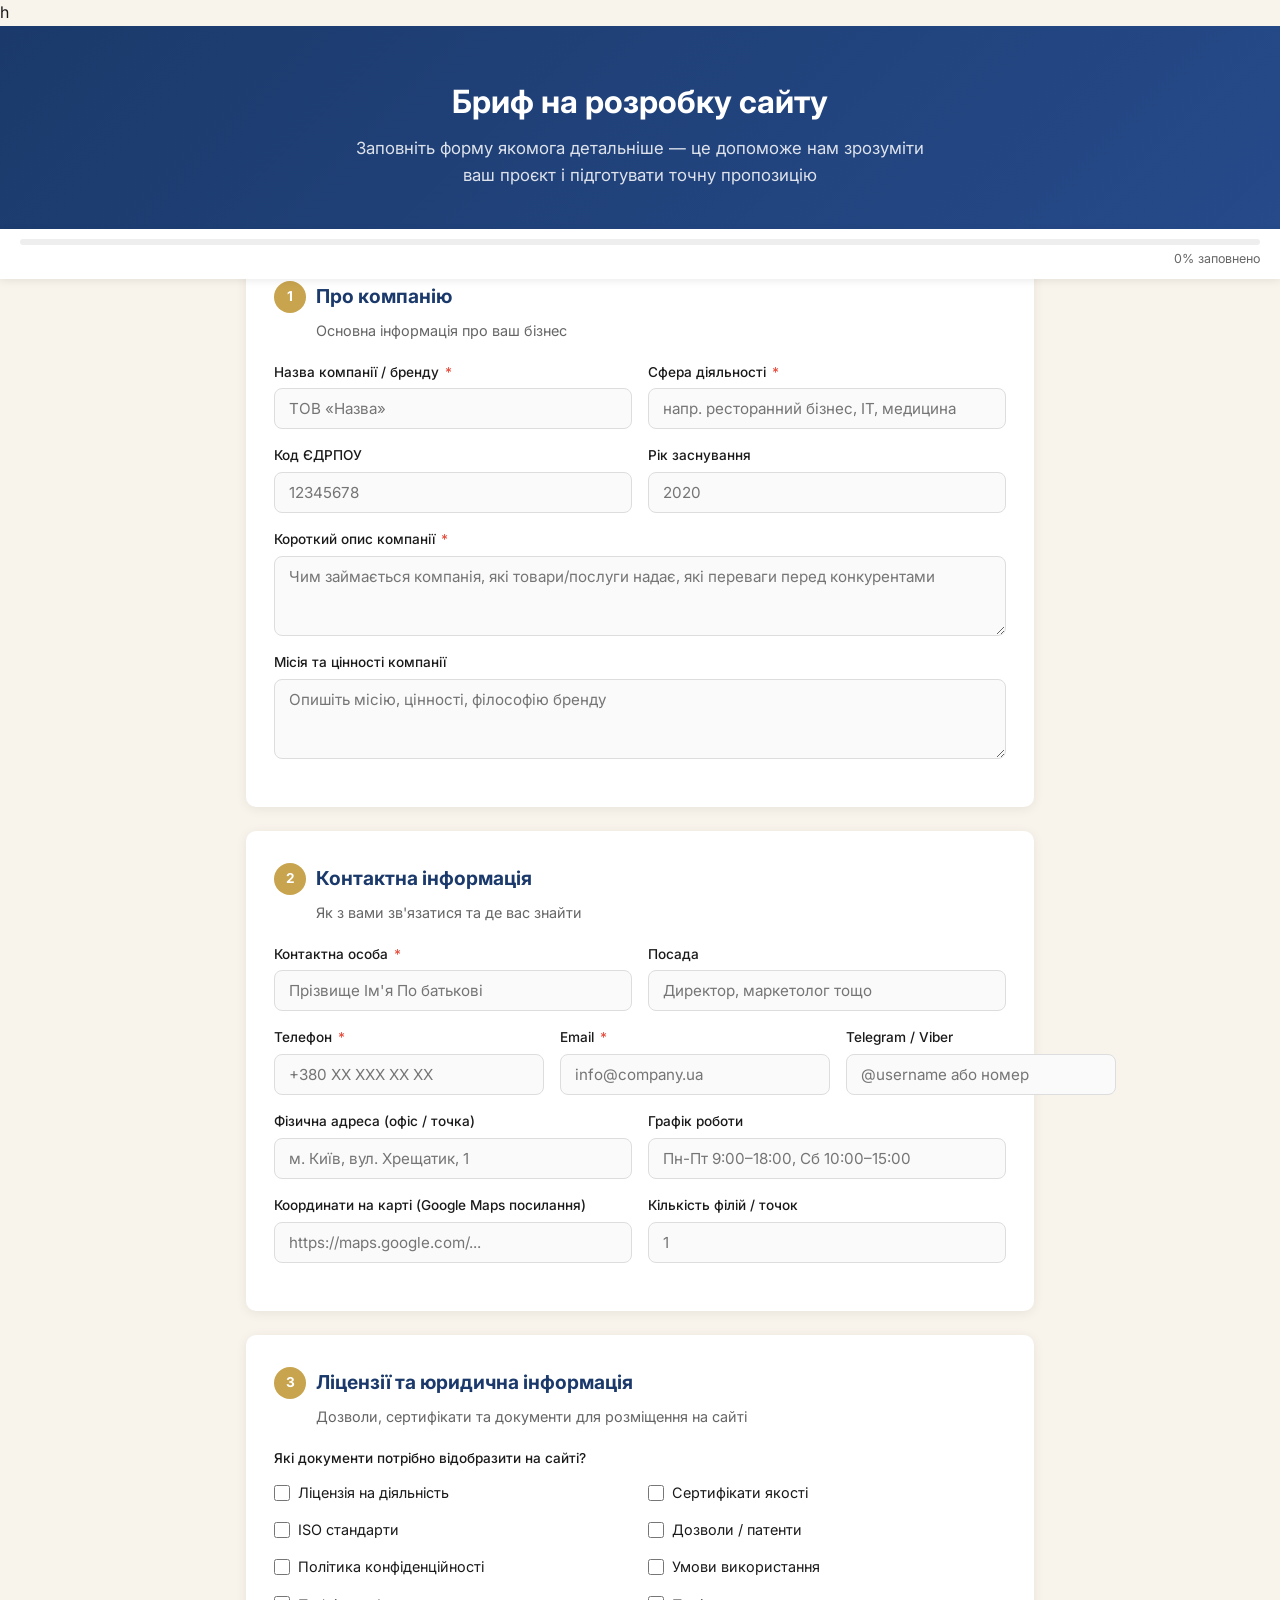
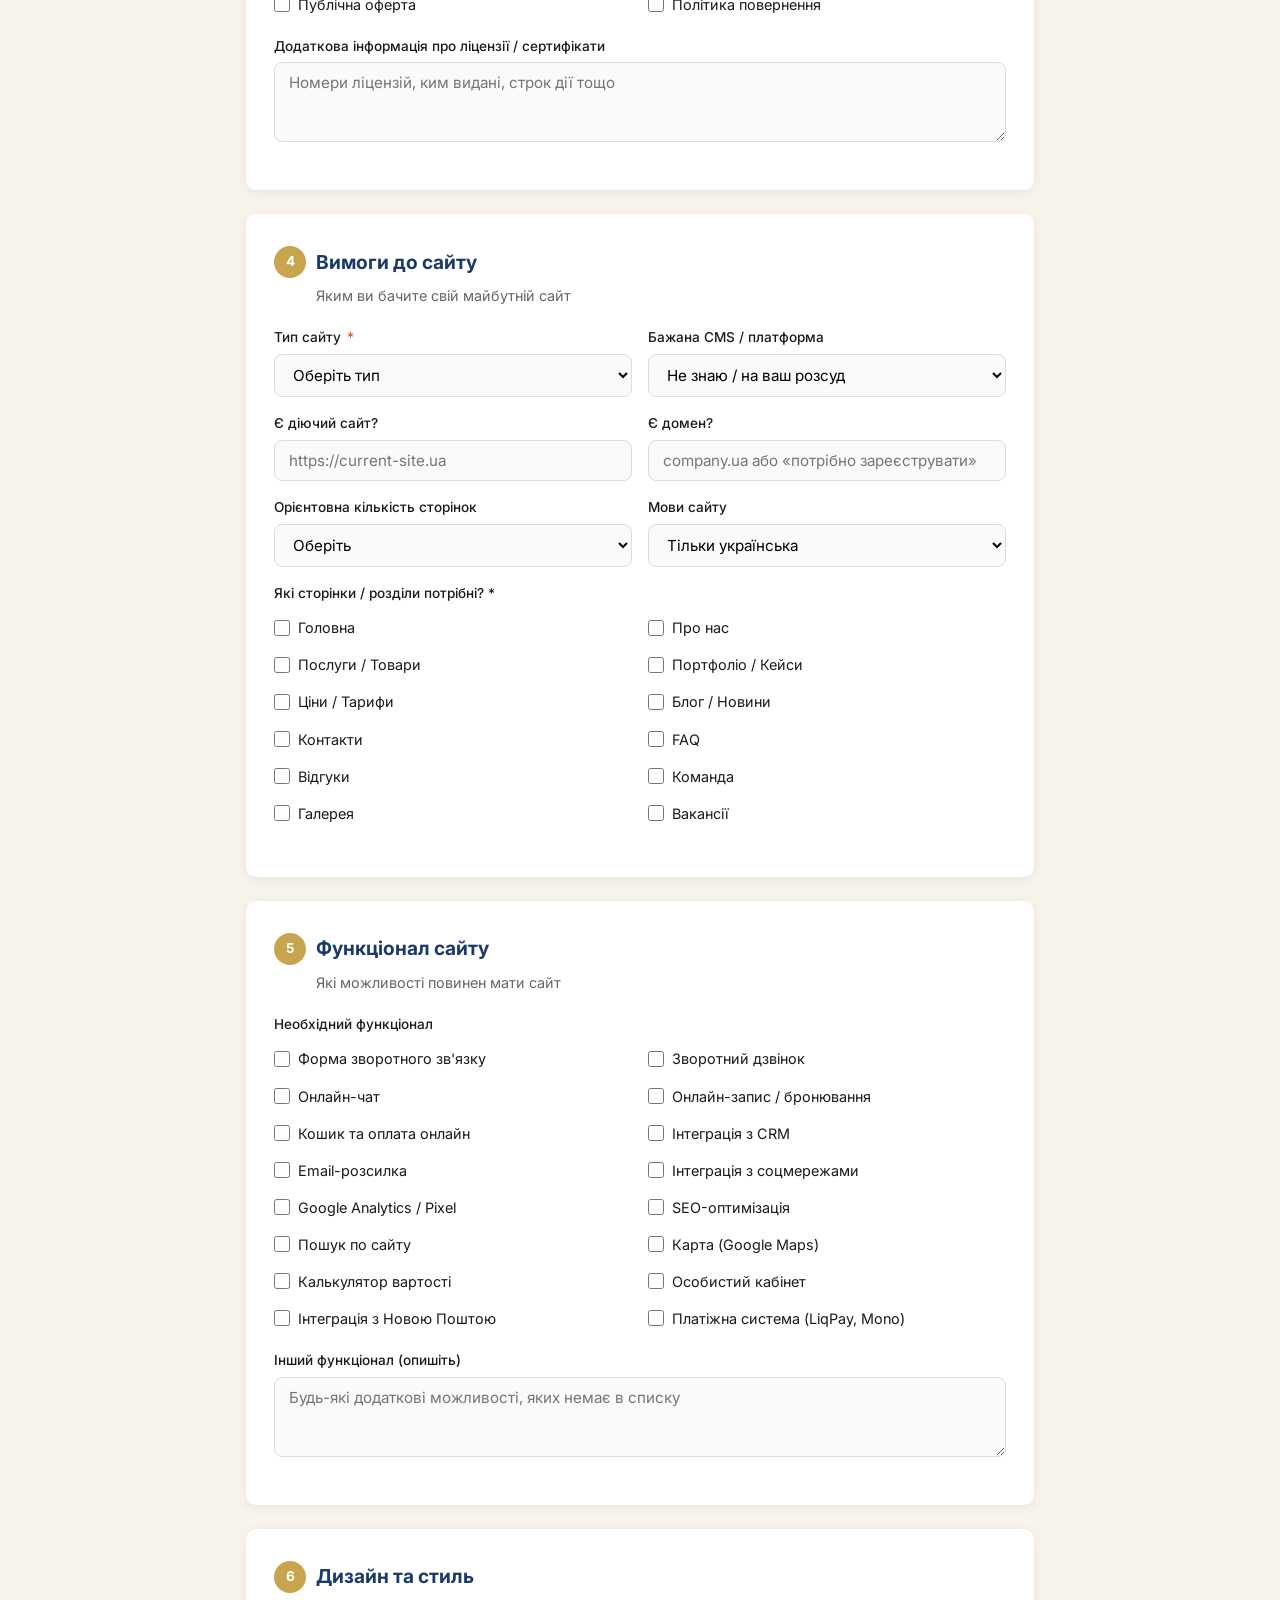
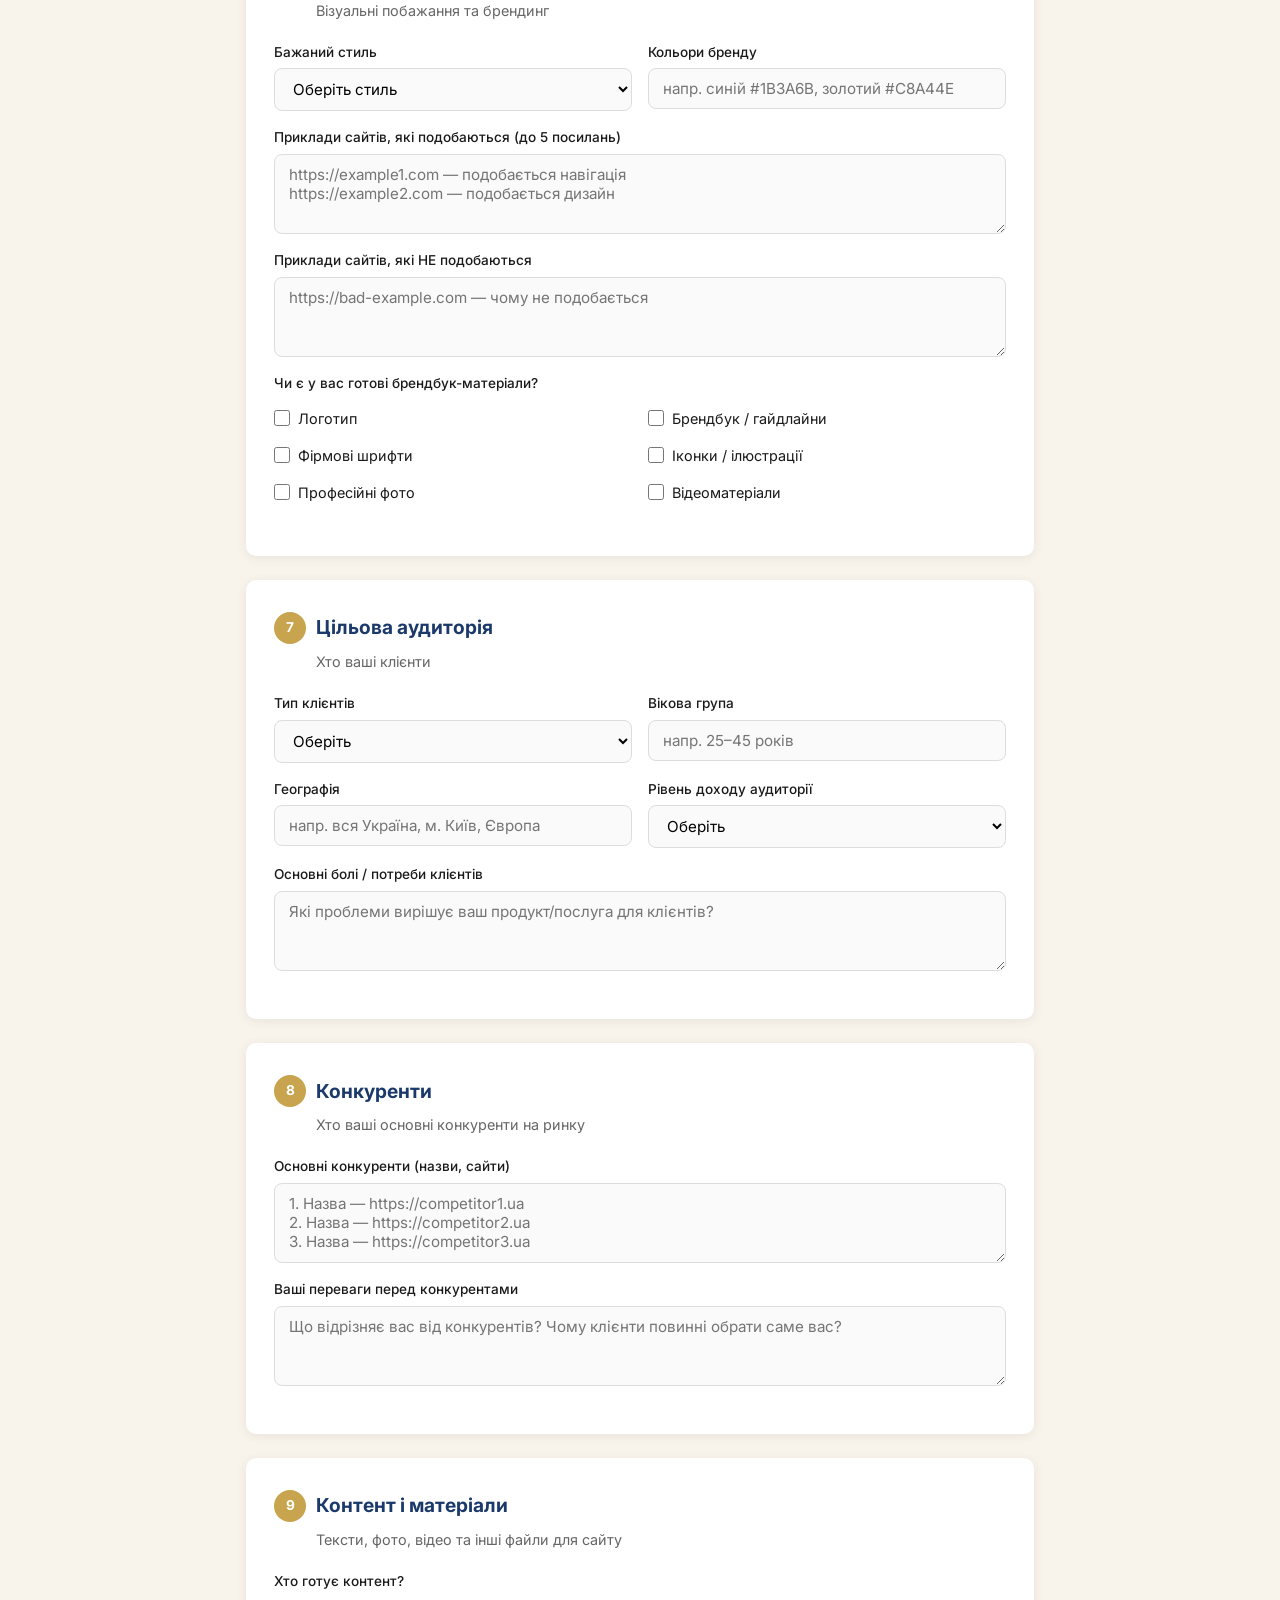
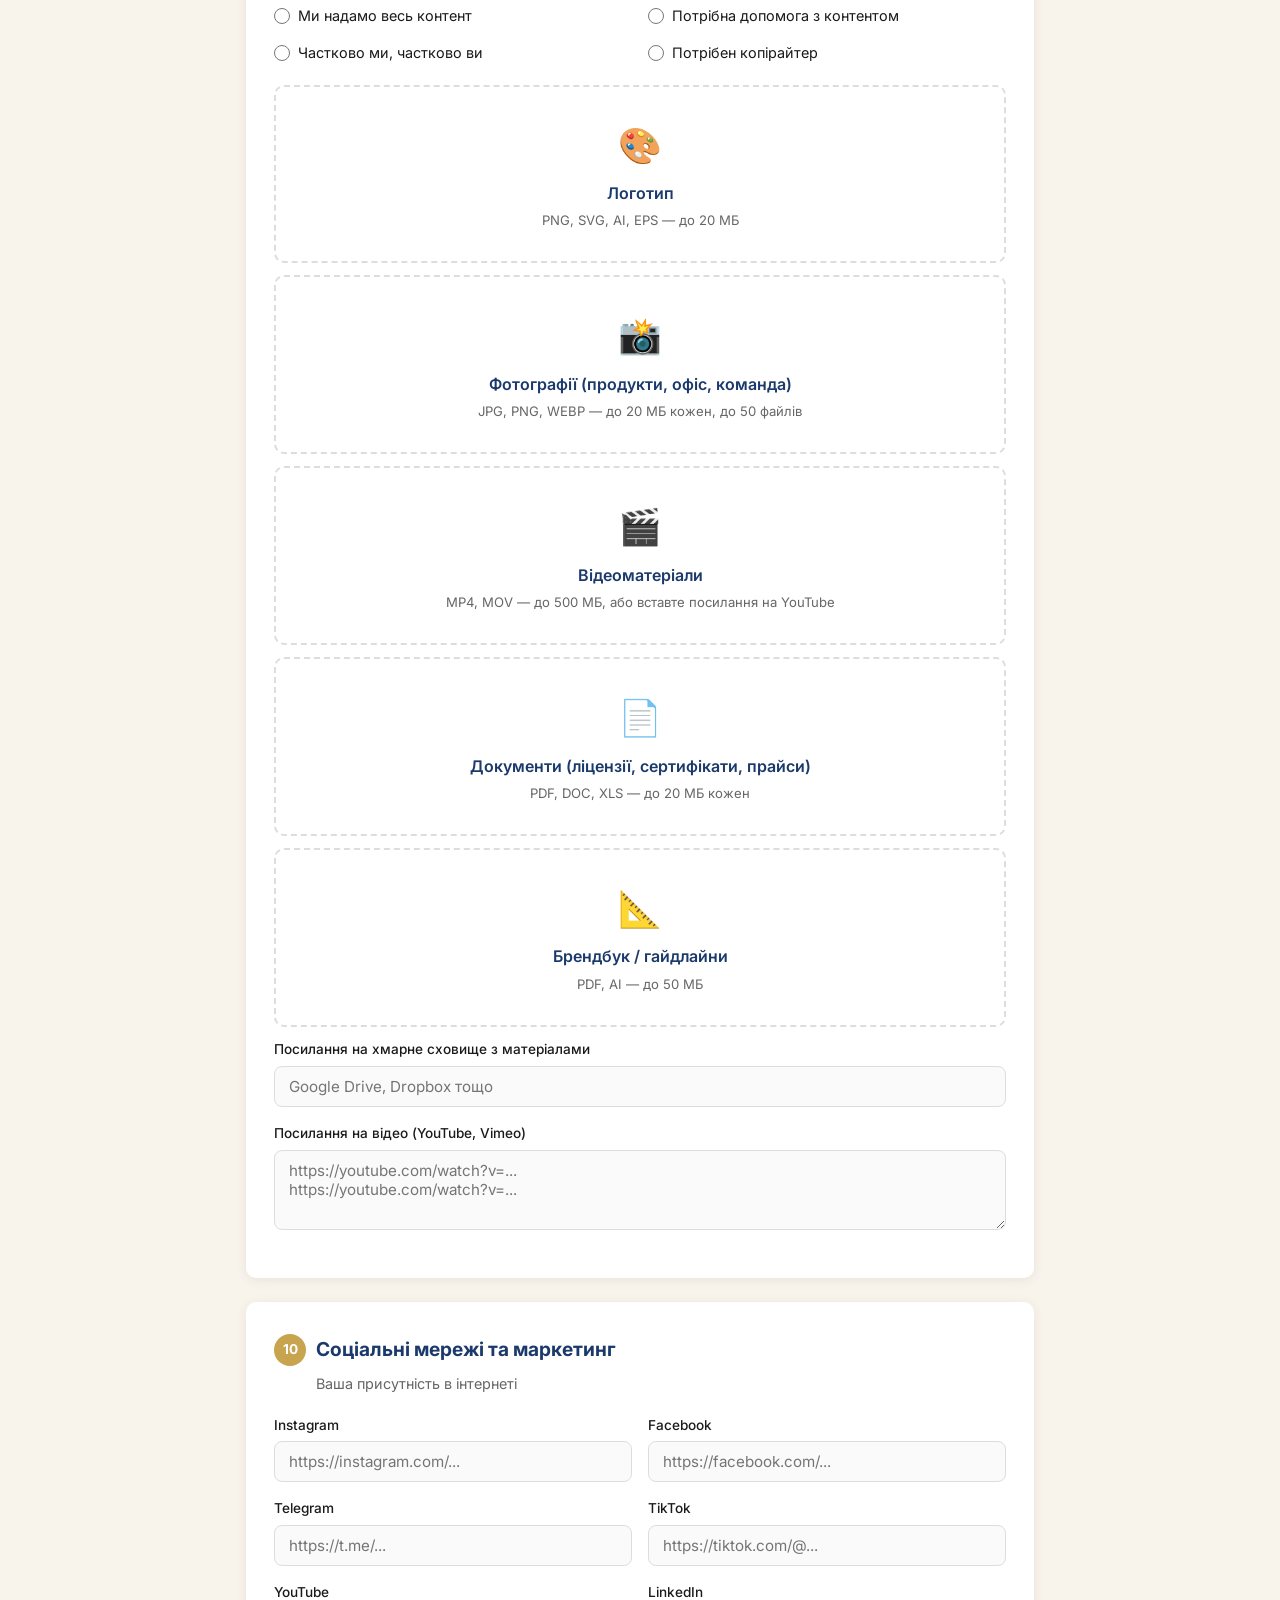
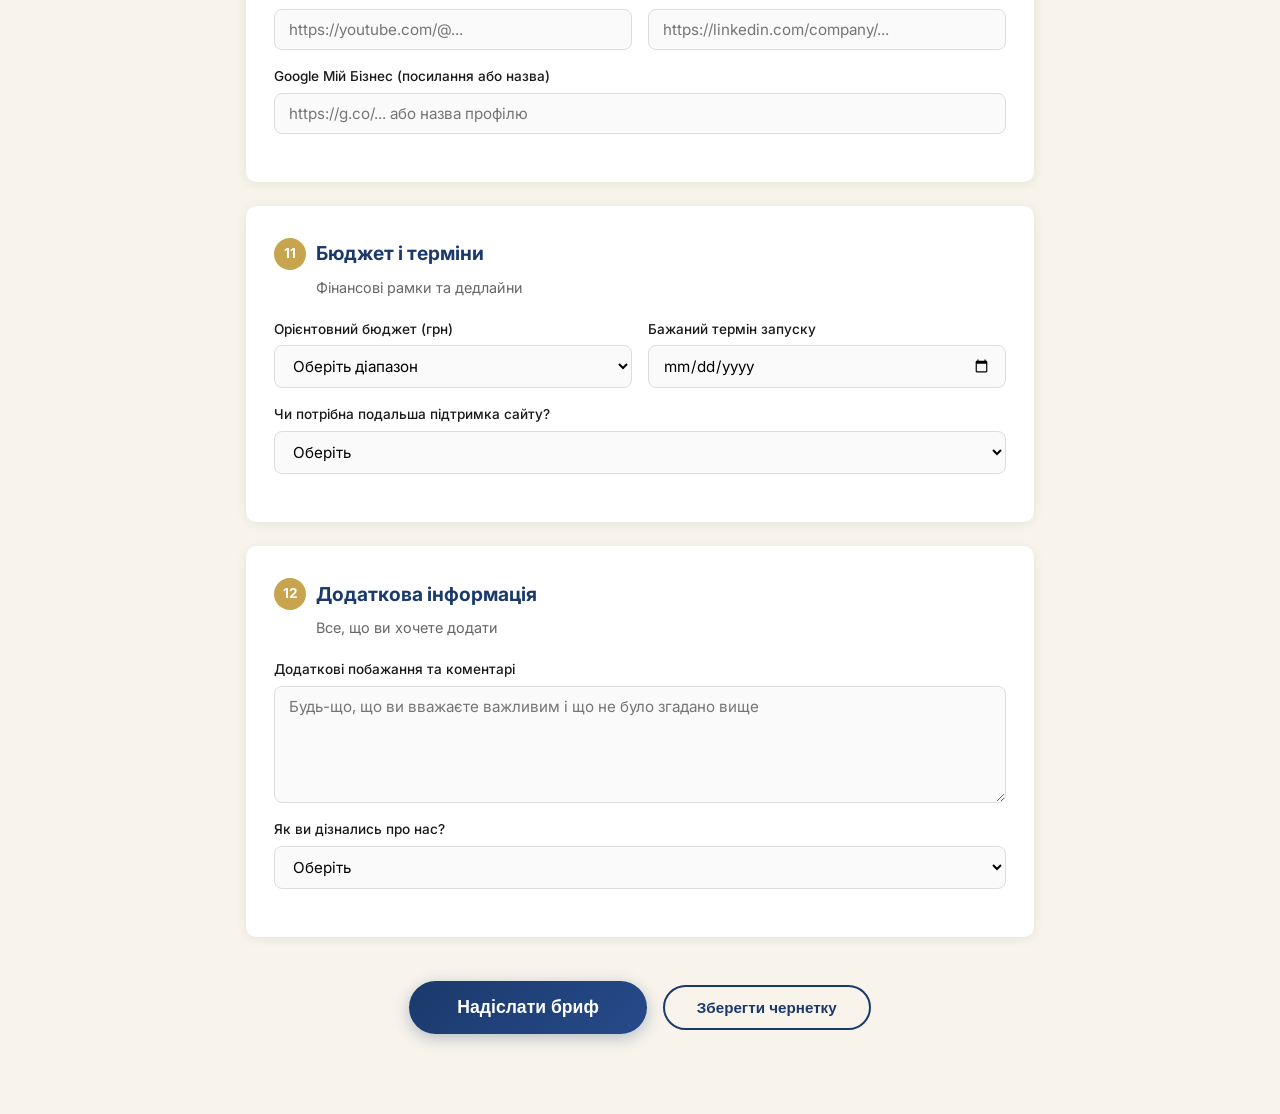
==== commit 9148bd08: "Update brief.html" ====
--- a/brief.html
+++ b/brief.html
@@ -3,7 +3,7 @@
 <head>
 <meta charset="UTF-8">
 <meta name="viewport" content="width=device-width, initial-scale=1.0">
-<title>Бриф на розробку сайту</title>
+<title>Бриф на розробку сайту</title>h
 <style>
   @import url('https://fonts.googleapis.com/css2?family=Inter:wght@400;500;600;700&display=swap');
 
@@ -1062,4 +1062,4 @@
 </script>
 
 </body>
-</html>+</html>
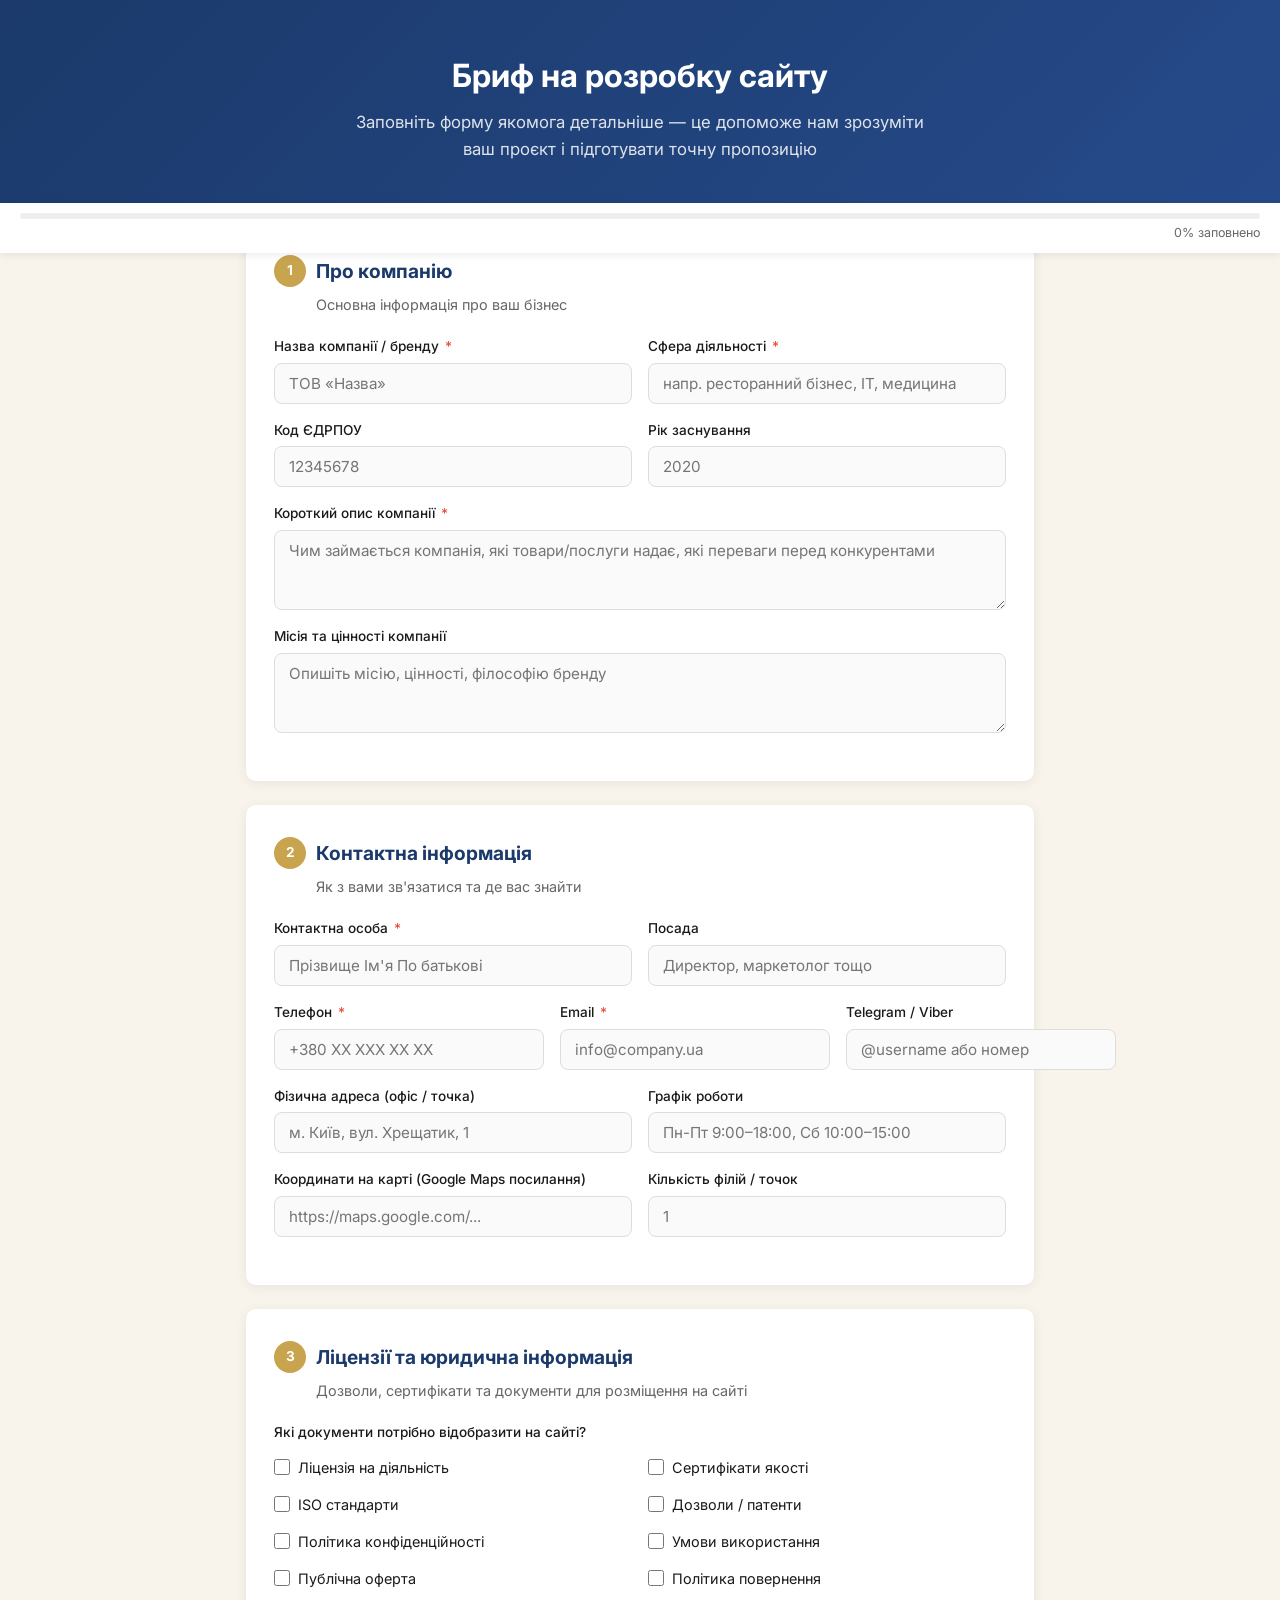
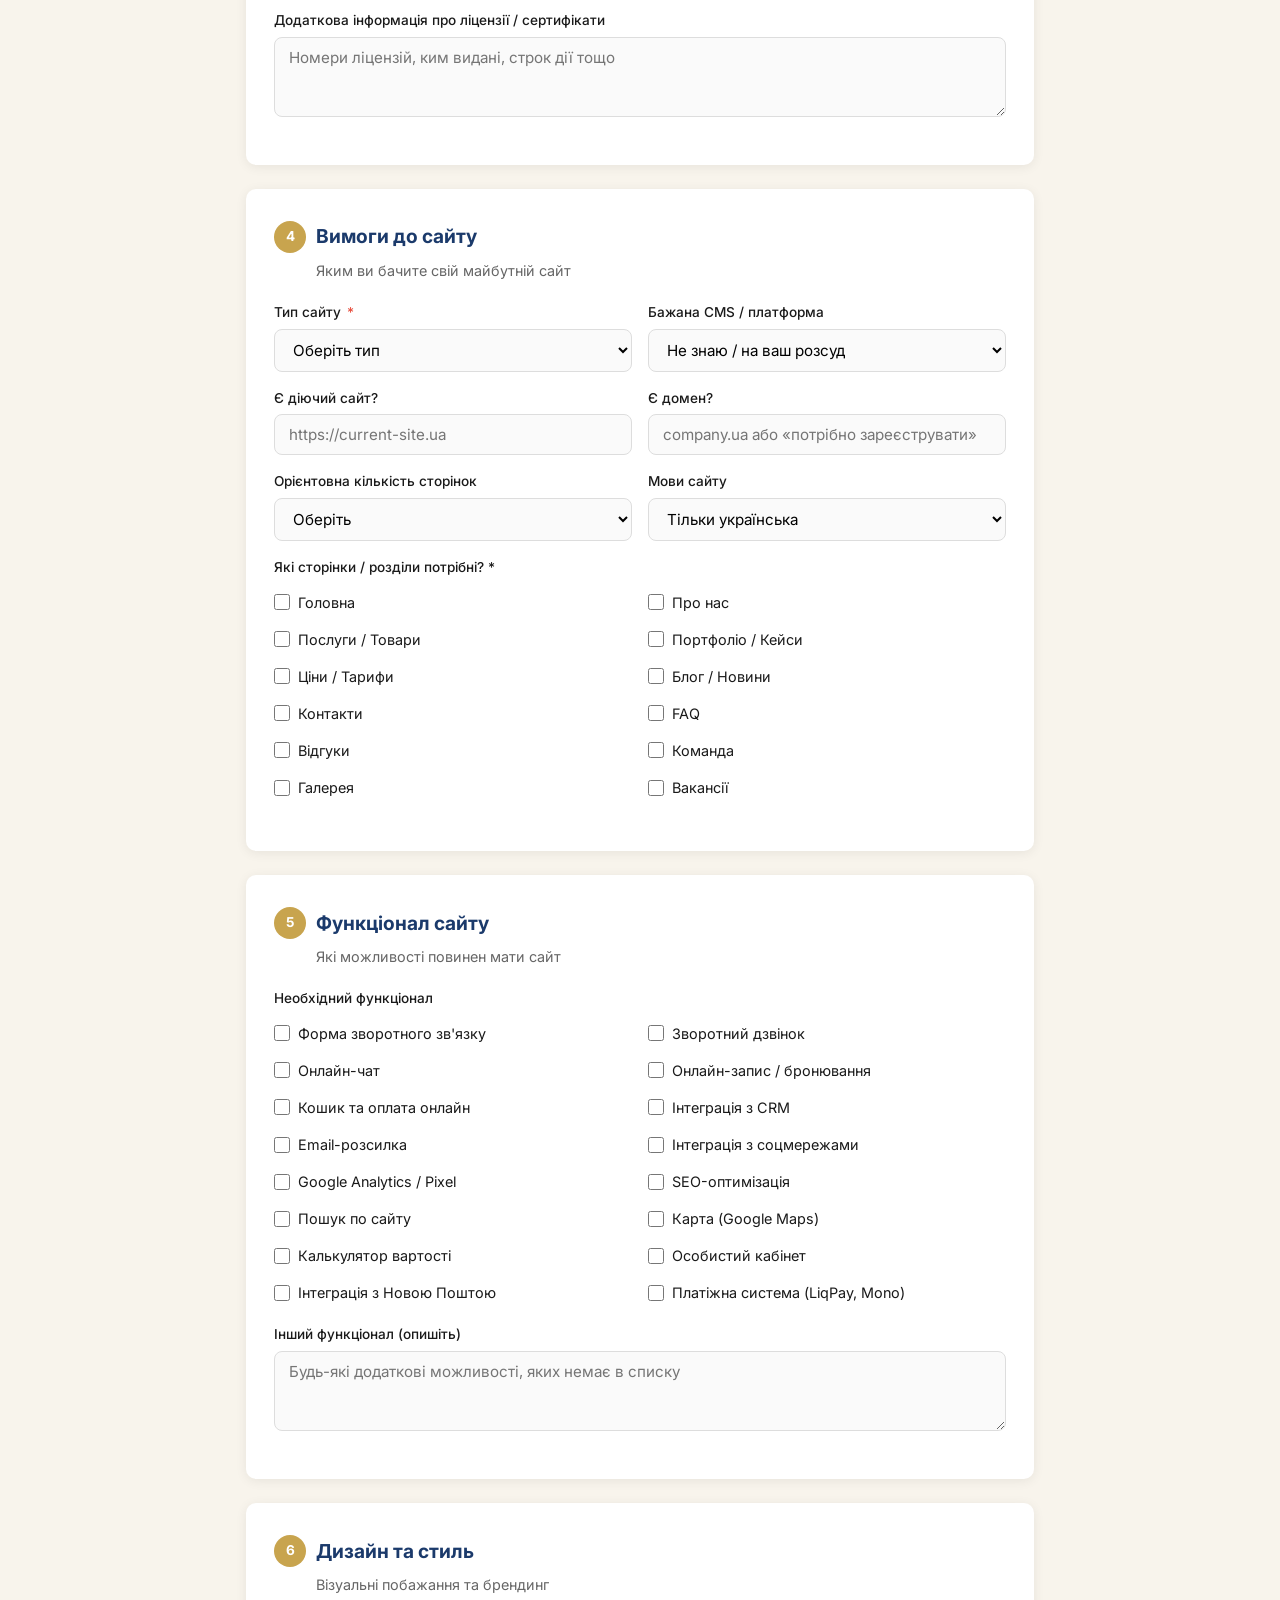
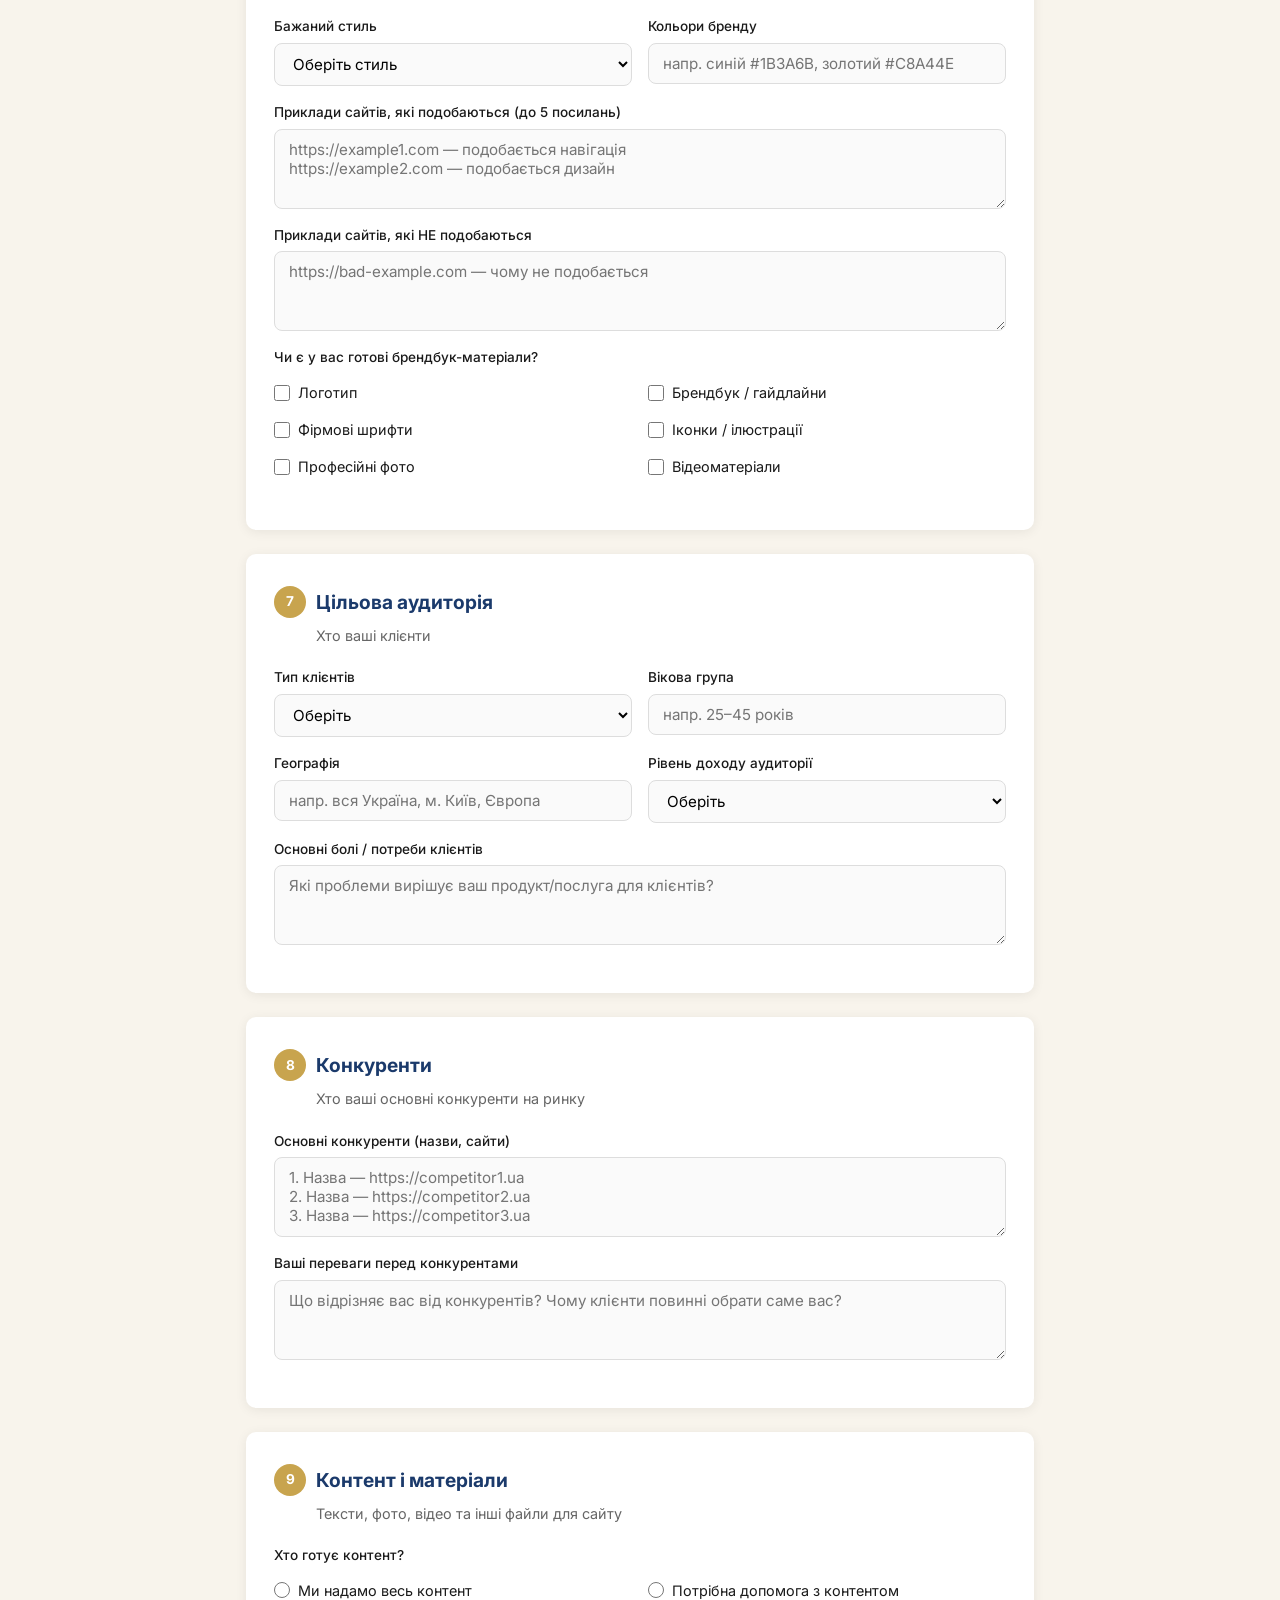
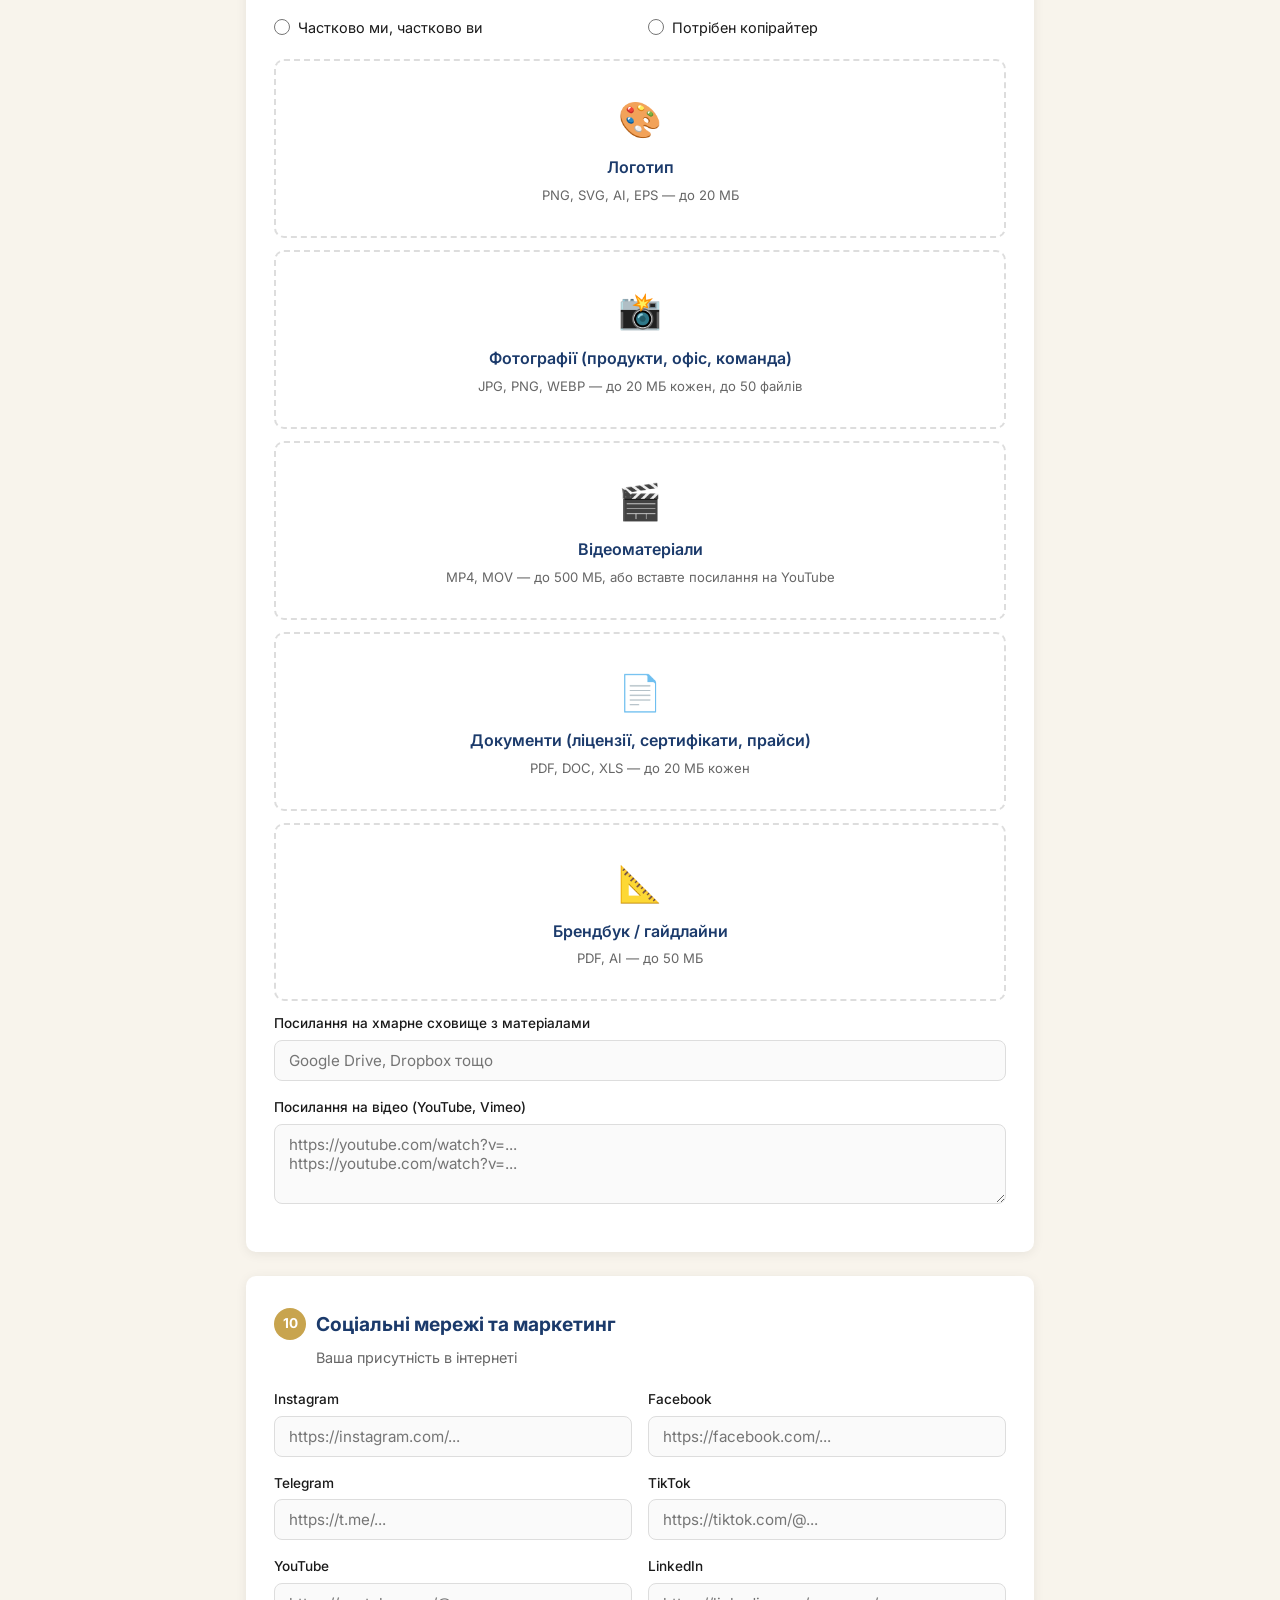
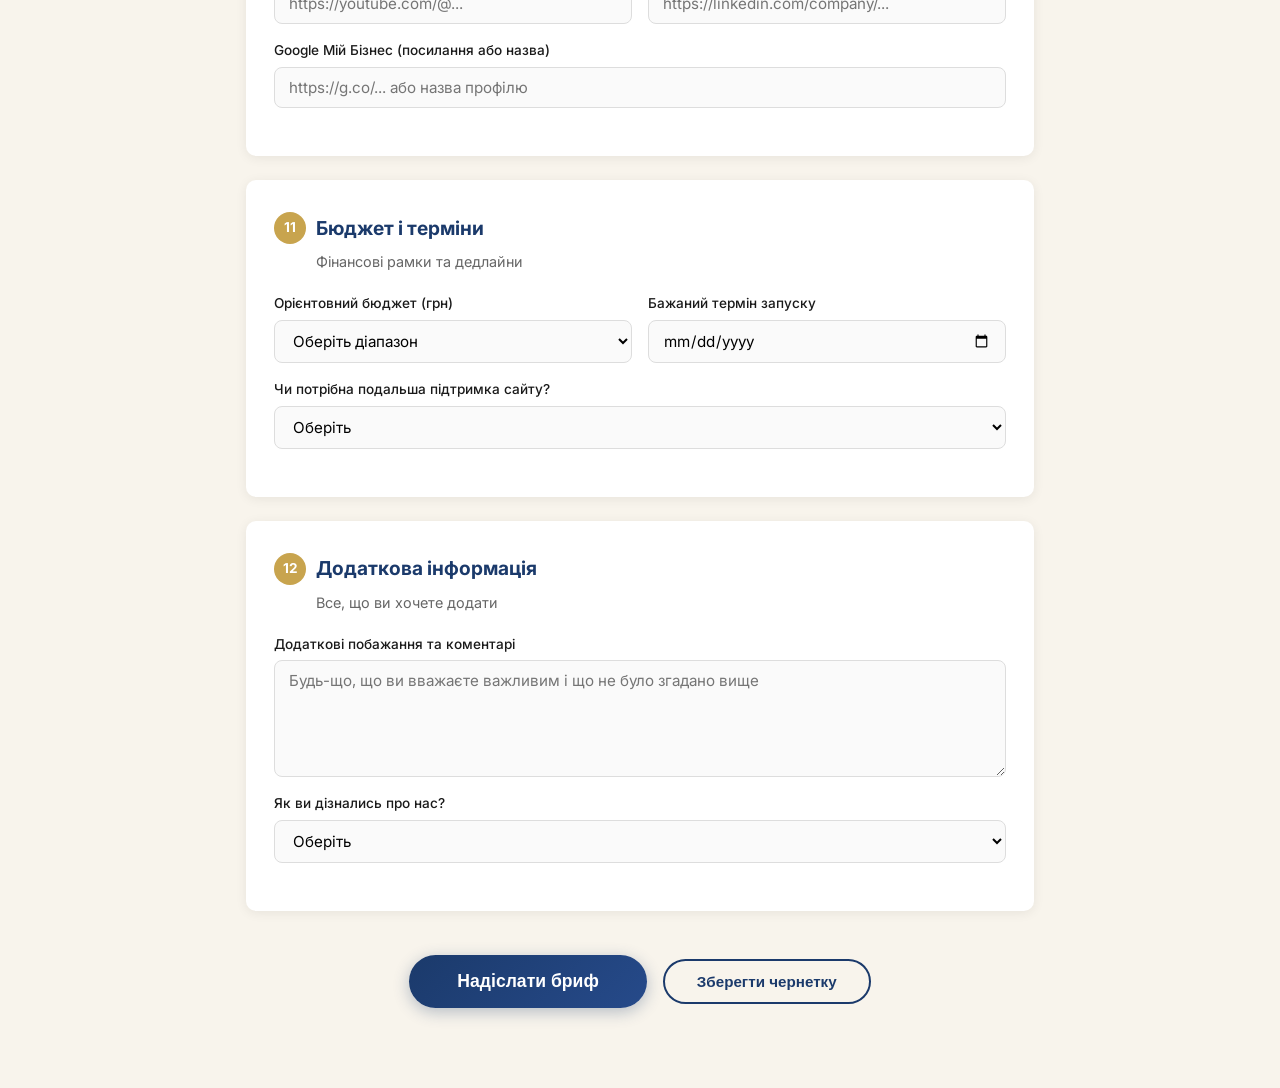
==== commit e01a2295: "Add files via upload" ====
--- a/brief.html
+++ b/brief.html
@@ -3,7 +3,7 @@
 <head>
 <meta charset="UTF-8">
 <meta name="viewport" content="width=device-width, initial-scale=1.0">
-<title>Бриф на розробку сайту</title>h
+<title>Бриф на розробку сайту</title>
 <style>
   @import url('https://fonts.googleapis.com/css2?family=Inter:wght@400;500;600;700&display=swap');
 
@@ -813,7 +813,7 @@
 <script>
 // =====================================================
 // ВАЖНО: вставьте URL вашего Google Apps Script сюда
-const APPS_SCRIPT_URL = 'ВСТАВТЕ_URL_СЮДИ';
+const APPS_SCRIPT_URL = 'https://script.google.com/macros/s/AKfycbweDX_LlKKZXirZcmuj7JPAqAiuuLCHgRXVjYLYwkFb7eE71Cj4WXW3hWVy_TUsQST4/exec';
 // =====================================================
 
 const form = document.getElementById('briefForm');
@@ -977,7 +977,7 @@
 form.addEventListener('submit', async e => {
   e.preventDefault();
 
-  if (APPS_SCRIPT_URL === 'ВСТАВТЕ_URL_СЮДИ') {
+  if (APPS_SCRIPT_URL === 'https://script.google.com/macros/s/AKfycbxV9xPMD4yrWTppkcyvM5L7UpdiRCQpL5C1A2ssji8xz7A0C4zSyi1WB1qw0Dy8l4KO/exec') {
     showToast('⚠ Спочатку налаштуйте Google Apps Script (див. інструкцію)');
     return;
   }
@@ -1062,4 +1062,4 @@
 </script>
 
 </body>
-</html>
+</html>
